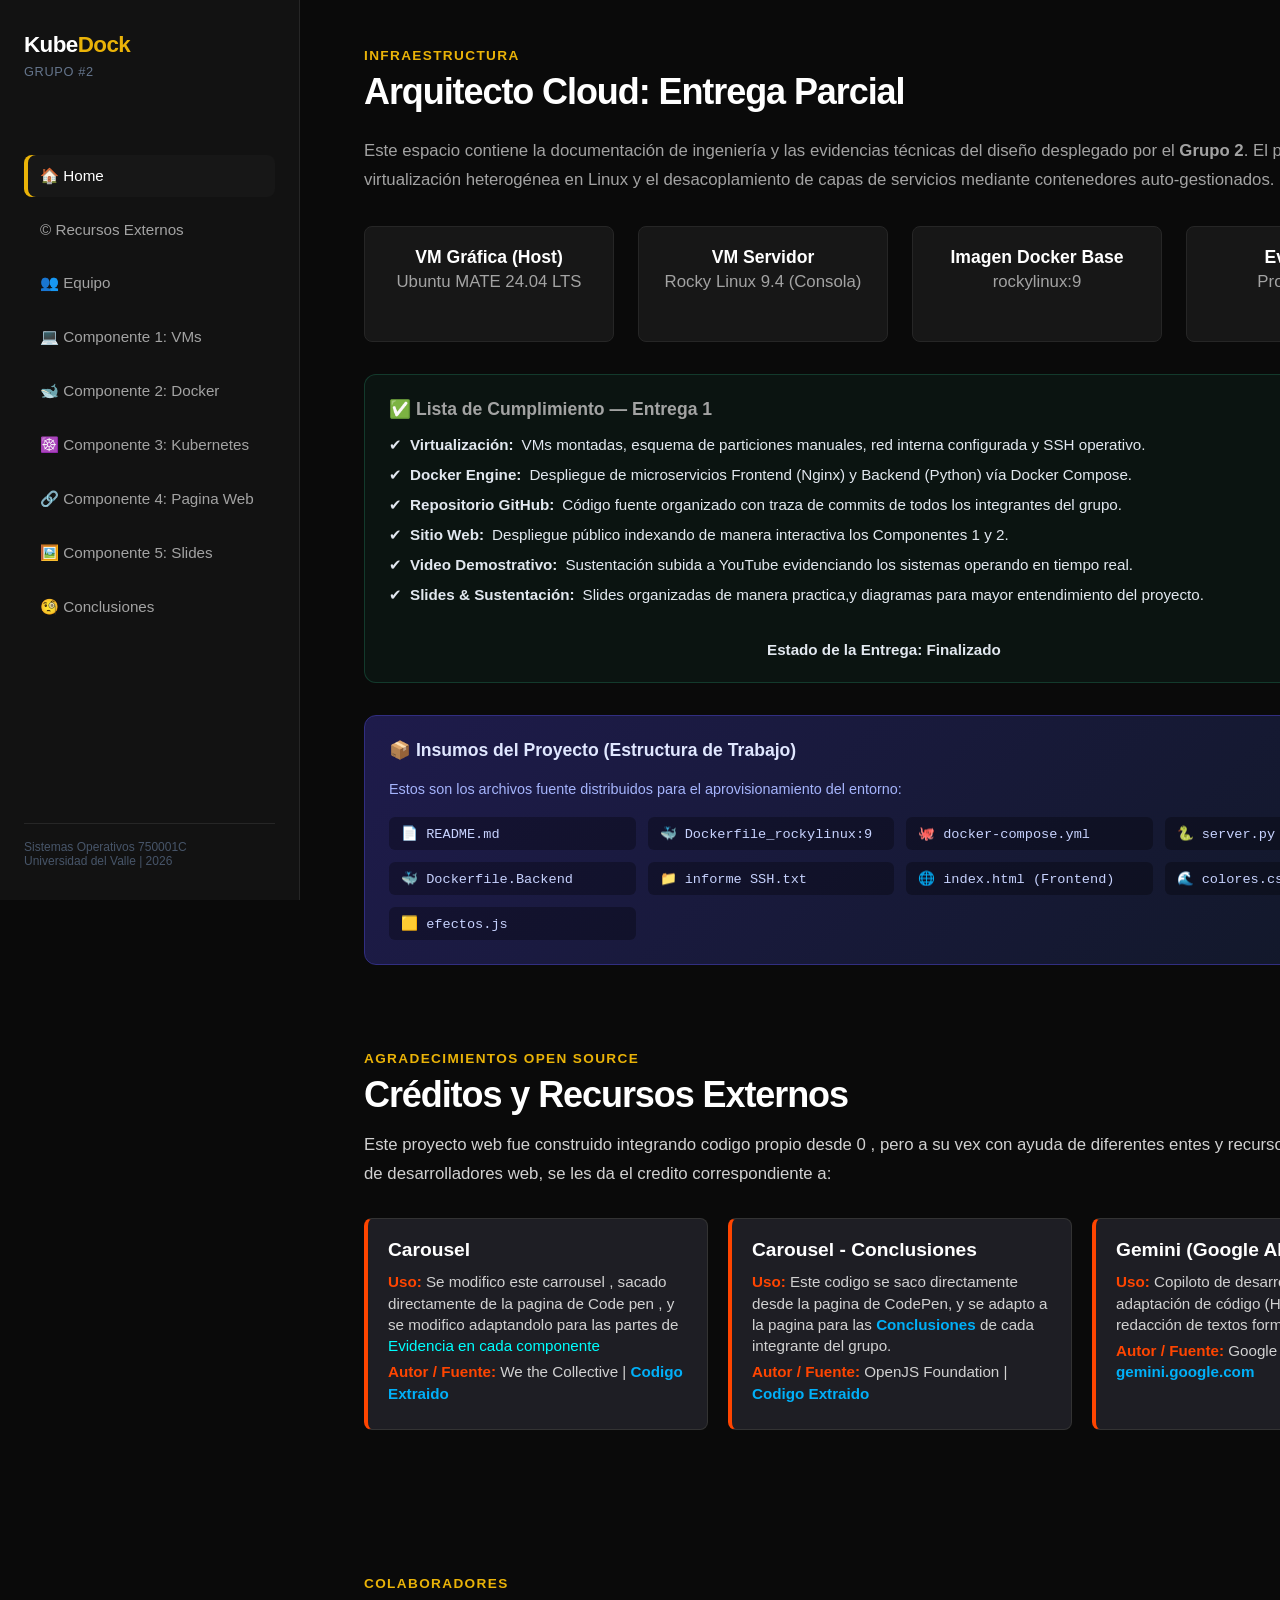
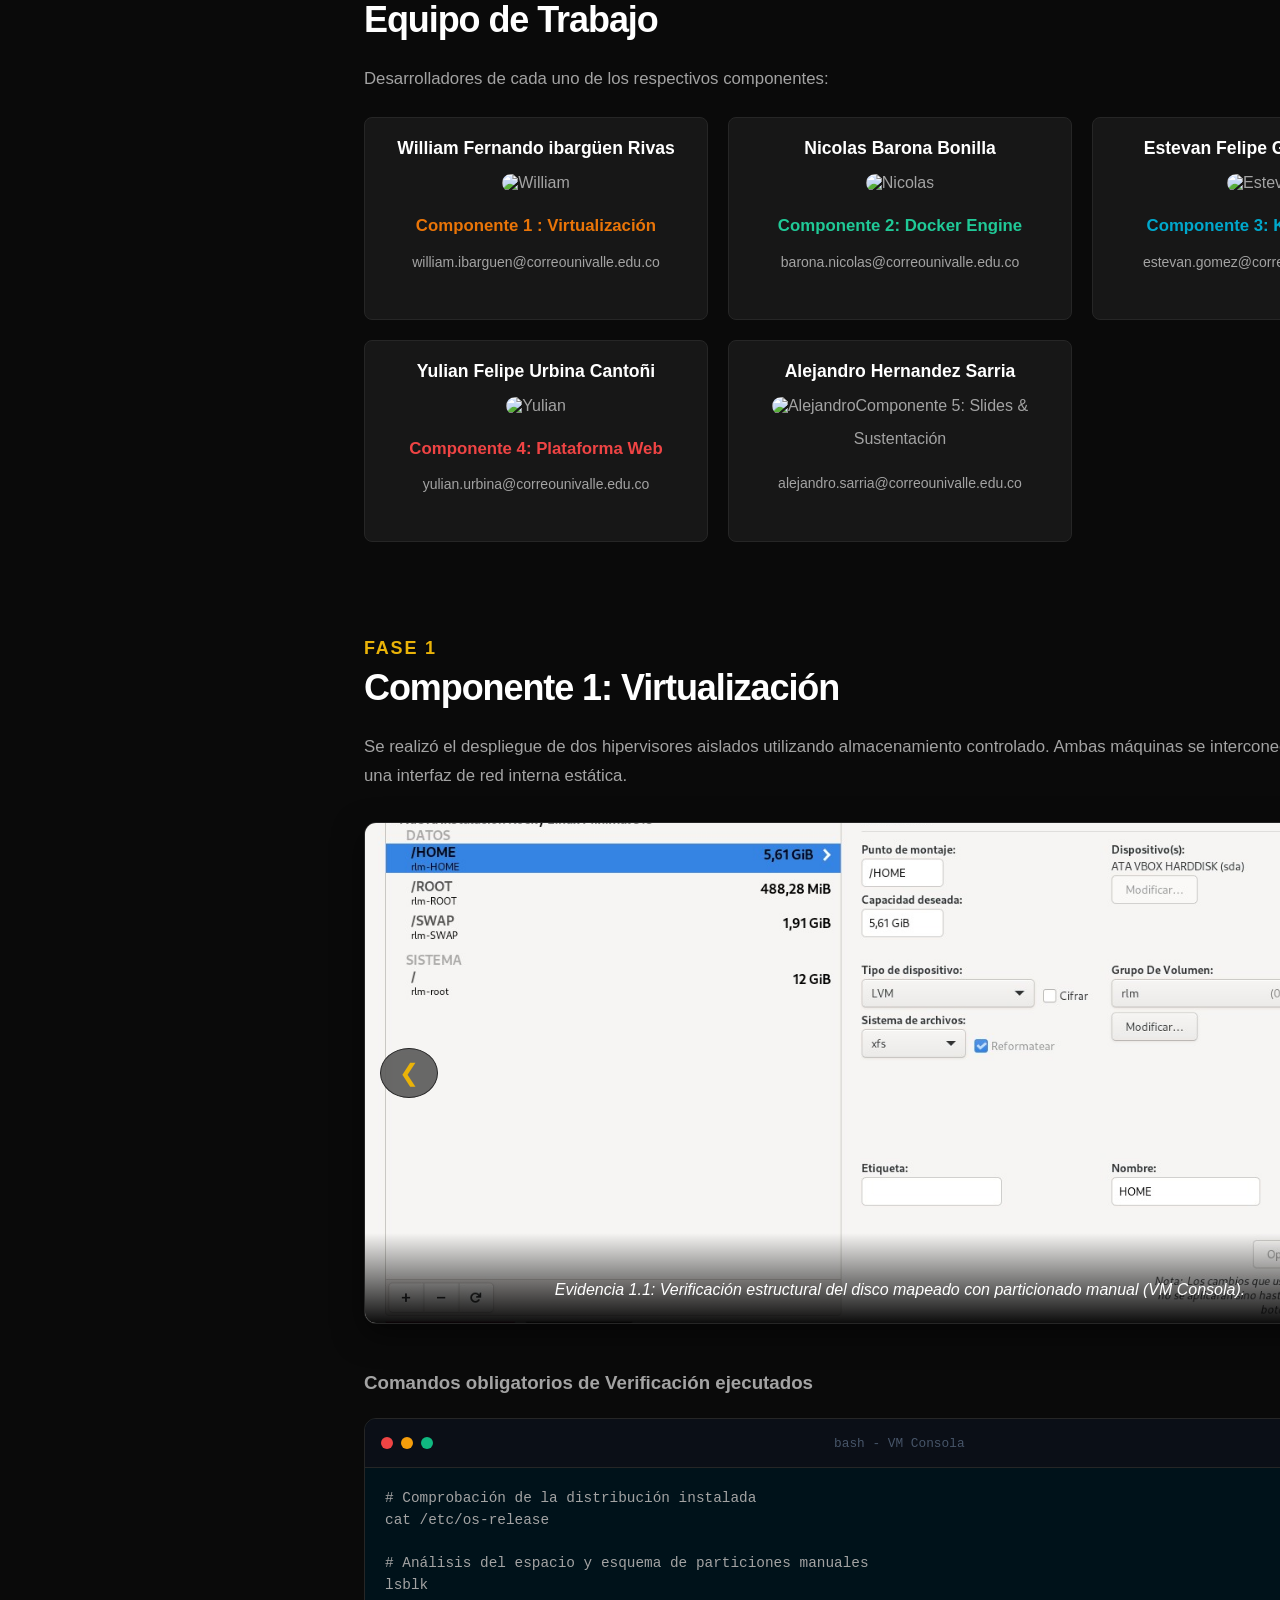
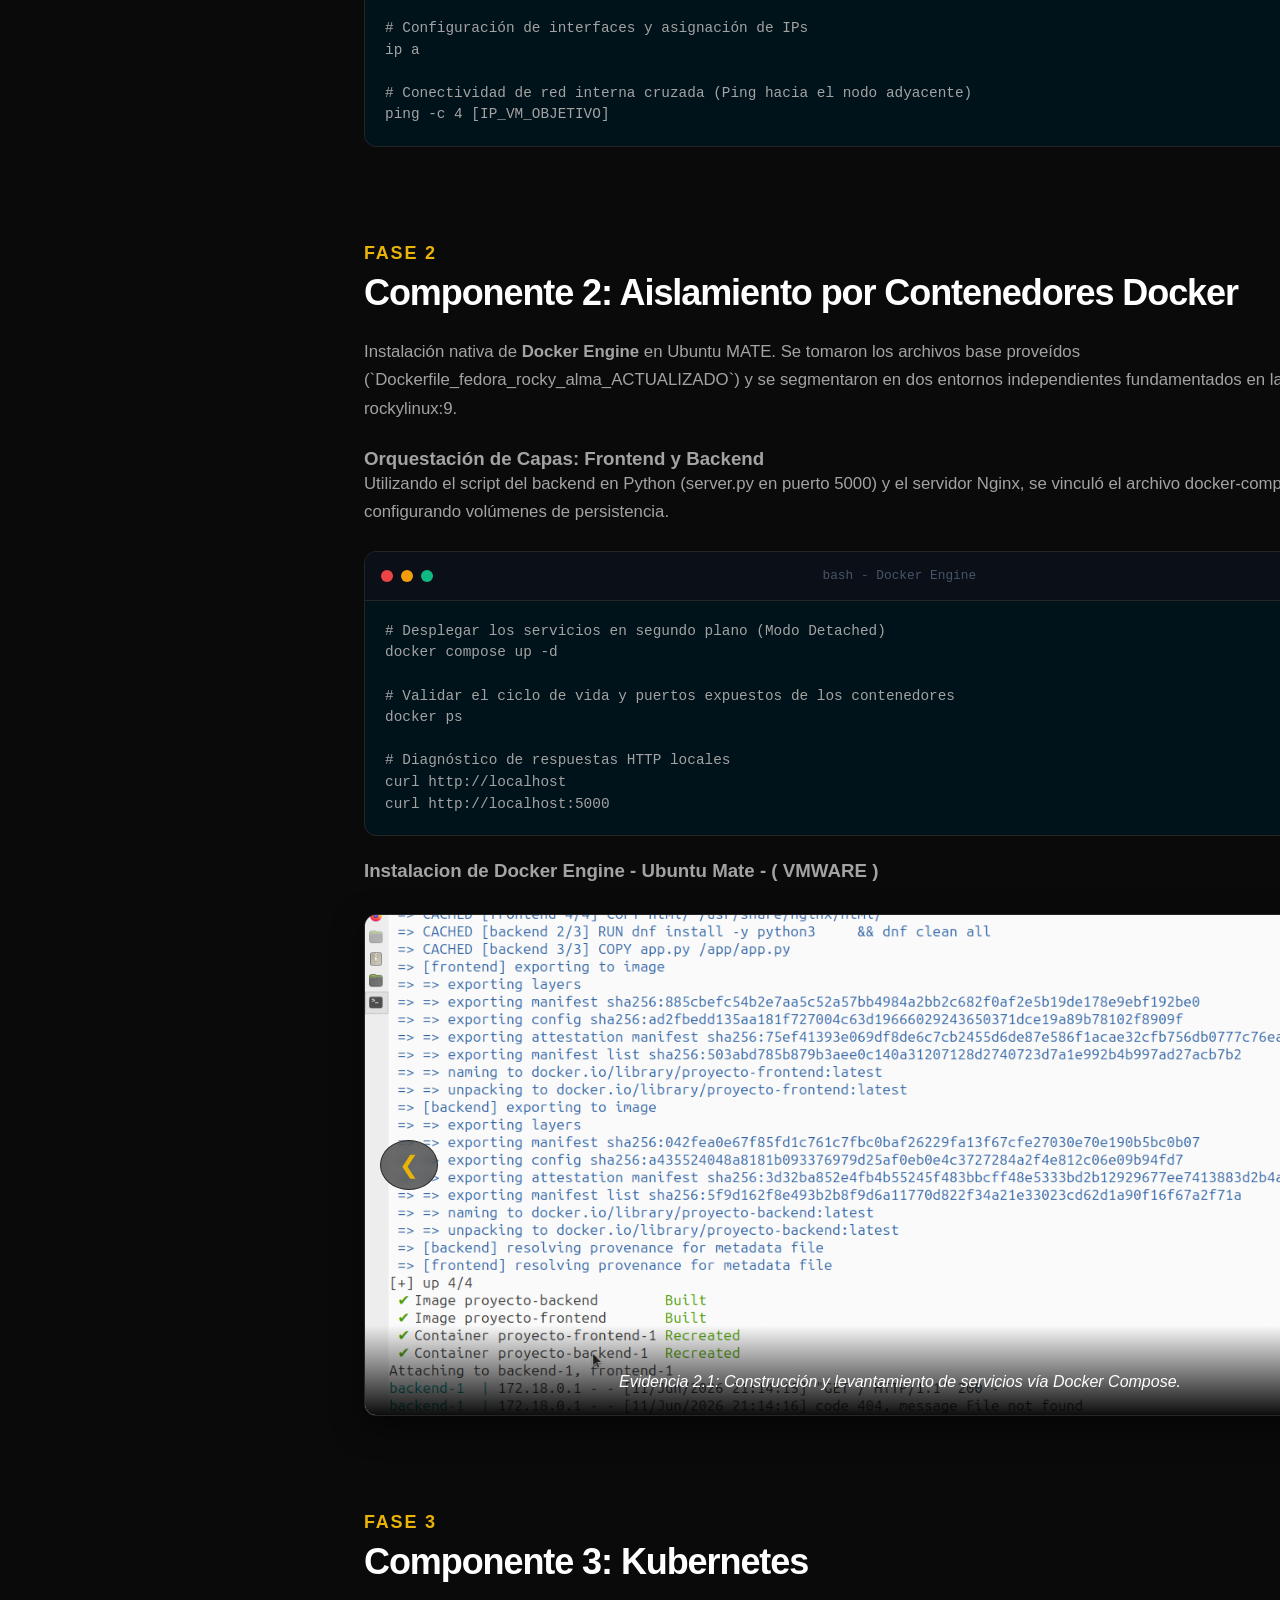
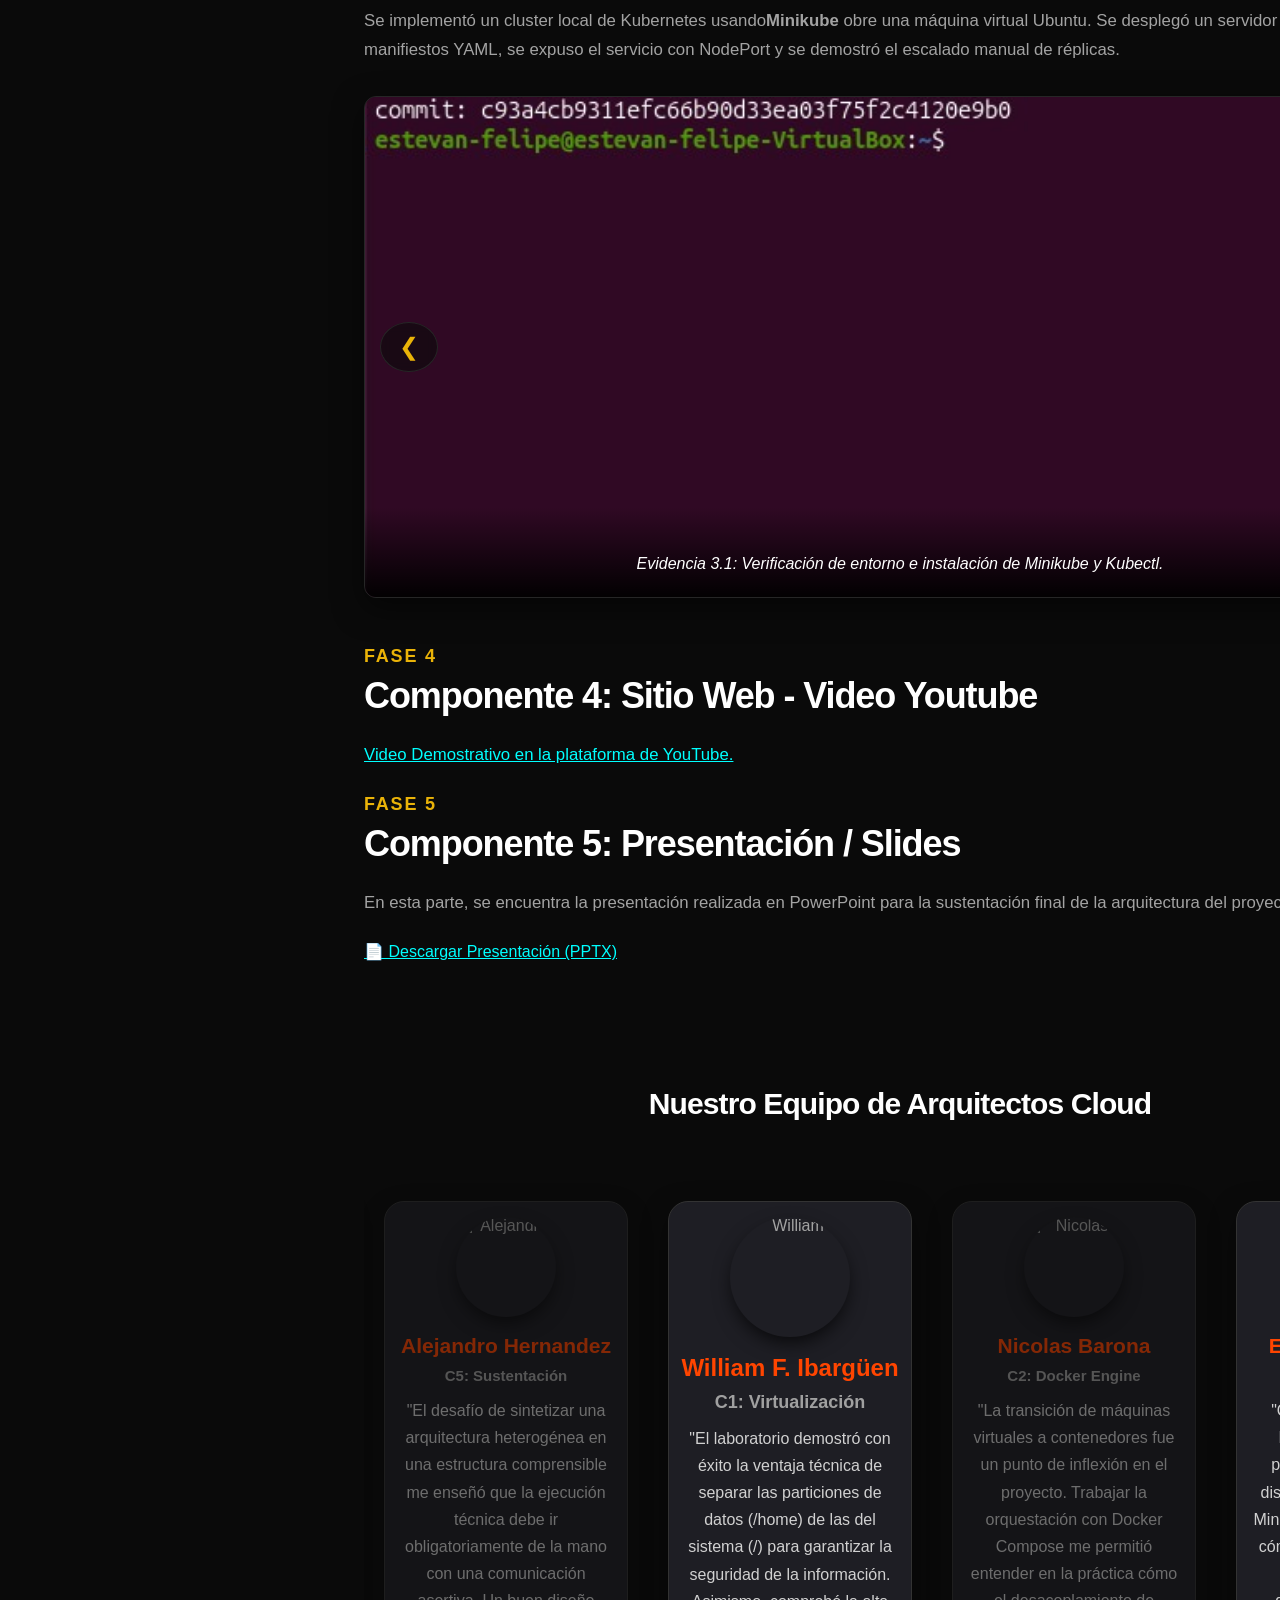
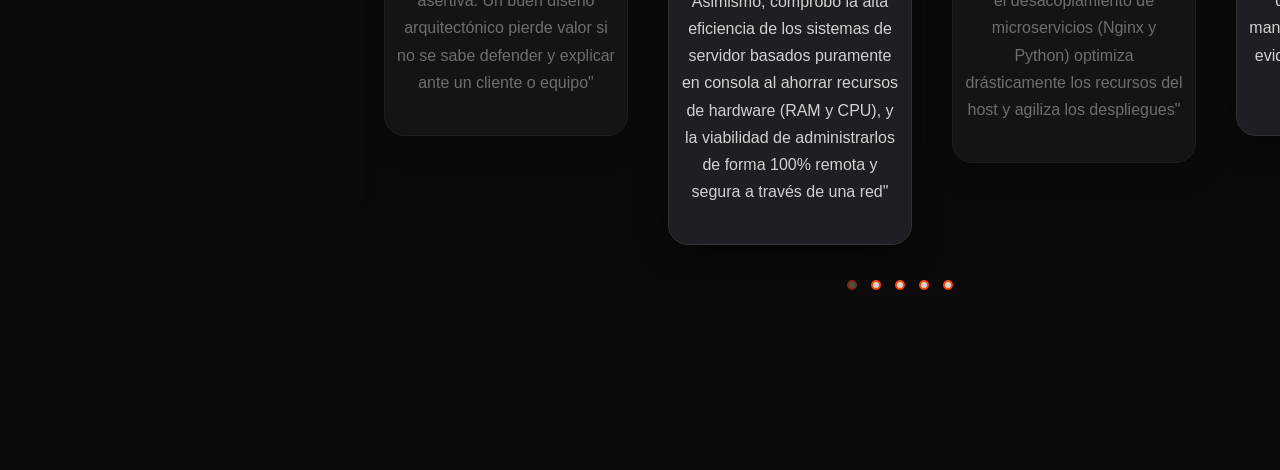
==== index.html @ e38e459b "Update index.html" ====
<!DOCTYPE html>
<html lang="es">
<head>
    <meta charset="UTF-8">
    <meta name="viewport" content="width=device-width, initial-scale=1.0">
    <title>Grupo 2 - Documentación de Infraestructura Cloud</title>
    <link rel="stylesheet" href="colores.css">
    
    <link rel="stylesheet" href="https://cdnjs.cloudflare.com/ajax/libs/OwlCarousel2/2.3.4/assets/owl.carousel.min.css">
<link rel="stylesheet" href="https://cdnjs.cloudflare.com/ajax/libs/OwlCarousel2/2.3.4/assets/owl.theme.default.min.css">
<script src="https://cdnjs.cloudflare.com/ajax/libs/jquery/3.6.0/jquery.min.js"></script>
<script src="https://cdnjs.cloudflare.com/ajax/libs/OwlCarousel2/2.3.4/owl.carousel.min.js"></script>
</head>
<body>
    <aside>
        <div class="brand">
            <h1>Kube<span>Dock</span></h1>
            <p>Grupo #2</p>
        </div>
        
        <ul class="nav-links">
            <li><a href="#home" class="active">🏠 Home</a></li>
            <li><a href="#creditos">©️ Recursos Externos</a></li>
            <li><a href="#equipo">👥 Equipo</a></li>
            <li><a href="#comp1">💻 Componente 1: VMs</a></li>
            <li><a href="#comp2">🐋 Componente 2: Docker</a></li>
            <li><a href="#comp3">☸️ Componente 3: Kubernetes</a></li>
            <li><a href="#comp4">🔗 Componente 4: Pagina Web</a></li>
            <li><a href="#comp5">🖼️ Componente 5: Slides</a></li>
            <li><a href="#conclusiones">🧐 Conclusiones</a></li>
            
        </ul> 

        <div class="nav-footer">
            Sistemas Operativos 750001C<br>Universidad del Valle | 2026
        </div>
    </aside>

    <main>
        
       <section id="home">
            <span class="section-tag">Infraestructura</span>
            <h2>Arquitecto Cloud: Entrega Parcial</h2>
            <p>Este espacio contiene la documentación de ingeniería y las evidencias técnicas del diseño desplegado por el <strong>Grupo 2</strong>. El proyecto integra virtualización heterogénea en Linux y el desacoplamiento de capas de servicios mediante contenedores auto-gestionados.</p>

            <div class="ladearriba">
                <div class="card">
                    <h3>VM Gráfica (Host)</h3>
                    <p>Ubuntu MATE 24.04 LTS</p>
                </div>
                <div class="card">
                    <h3>VM Servidor</h3>
                    <p>Rocky Linux 9.4 (Consola)</p>
                </div>
                <div class="card">
                    <h3>Imagen Docker Base</h3>
                    <p>rockylinux:9</p>
                </div>
                <div class="card">
                    <h3>Evaluación</h3>
                    <p>Proyecto Final</p>
                </div>
            </div>

            <div style="background-color: rgba(52, 211, 153, 0.05); border: 1px solid rgba(52, 211, 153, 0.2); border-radius: 0.75rem; padding: 1.5rem; margin: 2rem 0;">
                <h3 style="color: var(--accent-green); margin-top: 0; font-size: 1.1rem; display: flex; align-items: center; gap: 0.5rem;">
                    ✅ Lista de Cumplimiento — Entrega 1
                </h3>
                <ul style="list-style: none; margin-top: 1rem; display: grid; gap: 0.75rem; font-size: 0.95rem;">
                    
                    <li style="display: flex; align-items: center; gap: 0.5rem; color: #e2e8f0;">
                        <span style="color: var(--accent-green);">✔</span> <strong>Virtualización:</strong> VMs montadas, esquema de particiones manuales, red interna configurada y SSH operativo.
                    </li>

                    <li style="display: flex; align-items: center; gap: 0.5rem; color: #e2e8f0;">
                        <span style="color: var(--accent-green);">✔</span> <strong>Docker Engine:</strong> Despliegue de microservicios Frontend (Nginx) y Backend (Python) vía Docker Compose.
                    </li>

                    <li style="display: flex; align-items: center; gap: 0.5rem; color: #e2e8f0;">
                        <span style="color: var(--accent-green);">✔</span> <strong>Repositorio GitHub:</strong> Código fuente organizado con traza de commits de todos los integrantes del grupo.
                    </li>

                    <li style="display: flex; align-items: center; gap: 0.5rem; color: #e2e8f0;">
                        <span style="color: var(--accent-green);">✔</span> <strong>Sitio Web:</strong> Despliegue público indexando de manera interactiva los Componentes 1 y 2.
                    </li>

                    <li style="display: flex; align-items: center; gap: 0.5rem; color: #e2e8f0;">
                        <span style="color: var(--accent-green);">✔</span> <strong>Video Demostrativo:</strong> Sustentación subida a YouTube evidenciando los sistemas operando en tiempo real.
                    </li>

                     <li style="display: flex; align-items: center; gap: 0.5rem; color: #e2e8f0;">
                        <span style="color: var(--accent-green);">✔</span> <strong>Slides & Sustentación:</strong> Slides organizadas de manera practica,y diagramas para mayor entendimiento del proyecto.
                    </li>

                      <li style="display: flex; align-items: center; gap: 0.5rem; color: #e2e8f0;">
                        <span style="color: var(--accent-green);"></span> <strong style="padding-left: 370px;margin-top: 25px;">  Estado de la Entrega: Finalizado</strong> 
                    </li>

                  
                </ul>
            </div>

            <div class="files-box">
                <h3>📦 Insumos del Proyecto (Estructura de Trabajo)</h3>
                <p style="font-size: 0.9rem; margin-bottom: 1rem; color: #a5b4fc;">Estos son los archivos fuente distribuidos para el aprovisionamiento del entorno:</p>
                <ul class="file-list">
                    <li class="file-item">📄 README.md</li>
                    <li class="file-item">🐳 Dockerfile_rockylinux:9</li>
                    <li class="file-item">🐙 docker-compose.yml</li>
                    <li class="file-item">🐍 server.py (Backend)</li>
                    <li class="file-item">🐳 Dockerfile.Backend </li>
                    <li class="file-item">📁 informe SSH.txt </li>
                    <li class="file-item">🌐 index.html (Frontend)</li>
                    <li class="file-item">🌊 colores.css (styles)</li>
                    <li class="file-item">🟨 efectos.js </li>
                   

                </ul>
            </div>
        </section>

<section id="creditos" class="creditos-section">
    <span class="section-tag">Agradecimientos Open Source</span>
    <h2>Créditos y Recursos Externos</h2>
    <p>Este proyecto web fue construido integrando codigo propio desde 0 , pero a su vex con ayuda de diferentes entes y recursos de la comunidad de desarrolladores web, se les da el credito correspondiente a:</p>

    <div class="creditos-grid">
        <div class="credito-card">
            <h4> Carousel </h4>
            <p><strong>Uso:</strong> Se modifico este carrousel , sacado directamente de la pagina de Code pen , y se modifico adaptandolo para las partes de <span style="color: aqua;">Evidencia en cada componente </span></p>
            <p><strong>Autor / Fuente:</strong> We the Collective | <a href="https://codepen.io/team/wtc/pen/raWNYzx" target="_blank">Codigo Extraido </a></p>
        </div>

        <div class="credito-card">
            <h4>Carousel - Conclusiones</h4>
            <p><strong>Uso:</strong> Este codigo se saco directamente desde la pagina de CodePen, y se adapto a la pagina para las <a href="#conclusiones">Conclusiones </a>de cada integrante del grupo.</p>
            <p><strong>Autor / Fuente:</strong> OpenJS Foundation | <a href="https://codepen.io/shweba-sheikh/pen/JjxKbyx" target="_blank">Codigo Extraido</a></p>
        </div>

        <div class="credito-card">
            <h4>Gemini (Google AI)</h4>
            <p><strong>Uso:</strong> Copiloto de desarrollo para la adaptación de código (HTML/CSS/JS), redacción de textos formales y Errores.</p>
            <p><strong>Autor / Fuente:</strong> Google | <a href="https://gemini.google.com/" target="_blank">gemini.google.com</a></p>
        </div>
    </div>
</section>

        <section id="equipo">
            <span class="section-tag">Colaboradores</span>
            <h2>Equipo de Trabajo</h2>
            <p>Desarrolladores de cada uno de los respectivos componentes:</p>
            
           <div class="grid-container">
        <div class="card">
            <h3>William Fernando ibargüen Rivas</h3>
            <img class="imgtodos" src="/imagenes/william.jpeg" alt="William">
            <p class="role" style="color: var(--text-W);">Componente 1 : Virtualización</p>
            <p class="correo">william.ibarguen@correounivalle.edu.co</p>
        </div>

        <div class="card">
            <h3>Nicolas Barona Bonilla</h3>
            <img class="imgtodos" src="./imagenes/nicolashd.png" alt="Nicolas">
            <p class="role" style="color: var(--accent-N);">Componente 2: Docker Engine</p>
            <p class="correo">barona.nicolas@correounivalle.edu.co</p>
        </div>

        <div class="card">
            <h3>Estevan Felipe Gómez Ojeda</h3>
            <img class="imgtodos" src="./imagenes/estevan.png" alt="Estevan">
            <p class="role" style="color: var(--accent-E);">Componente 3: K8s Minikube</p>
            <p class="correo">estevan.gomez@correounivalle.edu.co</p>
        </div>

        <div class="card">
            <h3>Yulian Felipe Urbina Cantoñi</h3>
            <img class="imgtodos" src="./imagenes/yulian.jpg" alt="Yulian" 
            style="width: 250px;
            height: 333px;
            object-fit: cover;
            object-position: center top;">
            <p class="role" style="color: var(--accent-Y);">Componente 4: Plataforma Web</p>
            <p class="correo">yulian.urbina@correounivalle.edu.co</p>
        </div>

        <div class="card">
            <h3>Alejandro Hernandez Sarria</h3>
            <img class="imgtodos" src="./imagenes/alejohd.png" alt="Alejandro"style="
            width: 250px;
            height: 333px;
            object-fit: cover;
            object-position: center top;>
            <p class="role" style="color: var(--accent-A);">Componente 5: Slides & Sustentación</p>
            <p class="correo">alejandro.sarria@correounivalle.edu.co</p>
        </div>
    </div>
        </section>
       <section id="comp1">
    <span class="section-tag" style="font-size: 18px;">Fase 1</span>
    <h2>Componente 1: Virtualización</h2>
    <p>Se realizó el despliegue de dos hipervisores aislados utilizando almacenamiento controlado. Ambas máquinas se interconectaron por medio de una interfaz de red interna estática.</p>

    <div class="carousel-container">
        <div class="carousel-inner" id="carouselInner">
            
            <div class="carousel-slide">
              <img src="./Capturas de pantalla/w-s/1.jpeg" alt="Particionamiento Manual" onclick="openCarouselZoom(this)">
                
                <div class="carousel-caption">Evidencia 1.1: Verificación estructural del disco mapeado con particionado manual (VM Consola).</div>
            </div>
            
            <div class="carousel-slide">
                <img src="./Capturas de pantalla/w-grafica/mate.jpeg" alt="Particionamiento Ubuntu MATE" onclick="openCarouselZoom(this)">
                <div class="carousel-caption">Evidencia 1.2: Particionamiento local de la máquina gráfica (Ubuntu MATE).</div>
            </div>
            
            <div class="carousel-slide">
                <img src="./Capturas de pantalla/w-s/2.jpeg" alt="Verificación Particiones"  onclick="openCarouselZoom(this)">
                <div class="carousel-caption">Evidencia 1.3: Verificación de Particiones Activas en Producción.</div>
            </div>
            
            <div class="carousel-slide">
                <img src="./Capturas de pantalla/w-s/4.jpeg" alt="Configuración Firewall"  onclick="openCarouselZoom(this)">
                <div class="carousel-caption">Evidencia 1.4: Configuración de Firewall para Servicio SSH.</div>
            </div>
            
            <div class="carousel-slide">
                <img src="./Capturas de pantalla/w-s/5.jpeg" alt="Red Interna"  onclick="openCarouselZoom(this)">
                <div class="carousel-caption">Evidencia 1.5: Configuración y Verificación de Red Interna.</div>
            </div>
            
            <div class="carousel-slide">
                <img src="./Capturas de pantalla/w-grafica/10.jpeg" alt="Conexión SSH"  onclick="openCarouselZoom(this)">
                <div class="carousel-caption">Evidencia 1.6: Túnel seguro SSH activo y autenticado en puerto 22.</div>
            </div>

        </div>
        
<button class="carousel-btn prev" onclick="moveSlide(this, -1)">&#10094;</button>
<button class="carousel-btn next" onclick="moveSlide(this, 1)">&#10095;</button>
    </div>

    <h3>Comandos obligatorios de Verificación ejecutados</h3>
    <div class="terminal-window">
        <div class="terminal-header">
            <div class="terminal-dots"><div class="dot dot-1"></div><div class="dot dot-2"></div><div class="dot dot-3"></div></div>
            <span class="terminal-title">bash - VM Consola</span>
            <button class="copy-btn" onclick="copyText('cmd-vms')">Copiar</button>
        </div>
        <div class="terminal-body">
            <pre id="cmd-vms"># Comprobación de la distribución instalada
cat /etc/os-release

# Análisis del espacio y esquema de particiones manuales
lsblk

# Configuración de interfaces y asignación de IPs
ip a

# Conectividad de red interna cruzada (Ping hacia el nodo adyacente)
ping -c 4 [IP_VM_OBJETIVO]</pre>
        </div>
    </div>
</section>
        <section id="comp2">
            <span class="section-tag" style="font-size: 18px;">Fase 2</span>
            <h2>Componente 2: Aislamiento por Contenedores Docker</h2>
            <p>Instalación nativa de <strong>Docker Engine</strong> en Ubuntu MATE. Se tomaron los archivos base proveídos (`Dockerfile_fedora_rocky_alma_ACTUALIZADO`) y se segmentaron en dos entornos independientes fundamentados en la imagen <code>rockylinux:9</code>.</p>

            <h3>Orquestación de Capas: Frontend y Backend</h3>
            <p>Utilizando el script del backend en Python (<code>server.py</code> en puerto 5000) y el servidor Nginx, se vinculó el archivo <code>docker-compose.yml</code> configurando volúmenes de persistencia.</p>

            <div class="terminal-window">
                <div class="terminal-header">
                    <div class="terminal-dots"><div class="dot dot-1"></div><div class="dot dot-2"></div><div class="dot dot-3"></div></div>
                    <span class="terminal-title">bash - Docker Engine</span>
                    <button class="copy-btn" onclick="copyText('cmd-docker')">Copiar</button>
                </div>
                <div class="terminal-body">
                    <pre id="cmd-docker"># Desplegar los servicios en segundo plano (Modo Detached)
docker compose up -d

# Validar el ciclo de vida y puertos expuestos de los contenedores
docker ps

# Diagnóstico de respuestas HTTP locales
curl http://localhost
curl http://localhost:5000</pre>
                </div>
            </div>

            <h3>Instalacion de Docker Engine - Ubuntu Mate - ( VMWARE ) </h3>
            <div class="carousel-container" data-slide="0">
    <div class="carousel-inner">
        
        <div class="carousel-slide">
            <img src="./Capturas de pantalla/build.png" alt="Título Imagen 1" onclick="openCarouselZoom(this)">
            <div class="carousel-caption">Evidencia 2.1: Construcción y levantamiento de servicios vía Docker Compose.</div>
        </div>
        
        <div class="carousel-slide">
            <img src="./Capturas de pantalla/backend.png" alt="Título Imagen 2" onclick="openCarouselZoom(this)">
            <div class="carousel-caption">Evidencia 2.2: Despliegue exitoso del microservicio Backend (Python en puerto 5000)</div>
        </div>

        <div class="carousel-slide">
            <img src="./Capturas de pantalla/frontend.png" alt="Título Imagen 3" onclick="openCarouselZoom(this)">
            <div class="carousel-caption">Evidencia 2.3: Accesibilidad y ruteo del microservicio Frontend (Nginx en puerto 8080)</div>
        </div>
        </div>
    
    <button class="carousel-btn prev" onclick="moveSlide(this, -1)">&#10094;</button>
    <button class="carousel-btn next" onclick="moveSlide(this, 1)">&#10095;</button>
</div>

        </section>
        
        <section id="comp3">
            <span class="section-tag" style="font-size: 18px;">Fase 3</span>
            <h2>Componente 3: Kubernetes</h2>
            <p>Se implementó un cluster local de Kubernetes 
                usando<strong>Minikube</strong> obre una máquina virtual Ubuntu. 
                Se desplegó un servidor web Nginx mediante manifiestos YAML,  se expuso el servicio con NodePort y 
            se demostró el escalado manual de réplicas.</p>

           <div class="carousel-container" data-slide="0">
    <div class="carousel-inner">
        
        <div class="carousel-slide">
            <img src="./Capturas de pantalla/minikube version.jpeg" alt="Versiones Minikube" onclick="openCarouselZoom(this)">
            <div class="carousel-caption">Evidencia 3.1: Verificación de entorno e instalación de Minikube y Kubectl.</div>
        </div>
        
        <div class="carousel-slide">
            <img src="./Capturas de pantalla/kubectl.jpeg" alt="Despliegue YAML" onclick="openCarouselZoom(this)">
            <div class="carousel-caption">Evidencia 3.2: Despliegue de manifiestos YAML y verificación de las 2 réplicas iniciales.</div>
        </div>

        <div class="carousel-slide">
            <img src="./Capturas de pantalla/nginx.jpeg" alt="Nginx Browser" onclick="openCarouselZoom(this)">
            <div class="carousel-caption">Evidencia 3.3: Acceso web exitoso al servicio Nginx expuesto por NodePort.</div>
        </div>

        <div class="carousel-slide">
            <img src="./Capturas de pantalla/kubectl.jpeg" alt="Scale Replicas" onclick="openCarouselZoom(this)">
            <div class="carousel-caption">Evidencia 3.4: Escalado horizontal dinámico de 2 a 3 réplicas sin tiempo de inactividad.</div>
        </div>

    </div>
    
    <button class="carousel-btn prev" onclick="moveSlide(this, -1)">&#10094;</button>
    <button class="carousel-btn next" onclick="moveSlide(this, 1)">&#10095;</button>
</div>

 <section id="comp4">
            <span class="section-tag" style="font-size: 18px;">Fase 4</span>
            <h2>Componente 4: Sitio Web - Video Youtube</h2>
            <a href="https://youtu.be/jRbws429uF0" style="color: aqua; " target="_blank " ><p>Video Demostrativo en la plataforma de YouTube.</p></a>
</div>

 <section id="comp5">
    <span class="section-tag" style="font-size: 18px;">Fase 5</span>
    <h2>Componente 5: Presentación / Slides</h2>
    <p>En esta parte, se encuentra la presentación realizada en PowerPoint para la sustentación final de la arquitectura del proyecto.</p>
    
    <div style="margin-top: 25px;">
        <a style="color: aqua;" href="ruta/a/tu/archivo.pptx" download="Presentacion_KubeDock_Grupo2.pptx" class="btn-descarga">
            📄 Descargar Presentación (PPTX)
        </a>
    </div>
</section>

<section id="conclusiones" class="gtco-testimonials">
  <h2>Nuestro Equipo de Arquitectos Cloud</h2>
  <div class="owl-carousel owl-carousel1 owl-theme">
    
    <div>
      <div class="card text-center"><img class="card-img-top" src="./imagenes/william.jpeg" alt="William">
        <div class="card-body">
          <h5>William F. Ibargüen<br />
            <span> C1: Virtualización </span>
          </h5>
          <p class="card-text">"El laboratorio demostró con éxito la ventaja técnica de separar las particiones de datos (/home) de las del sistema (/) para garantizar la seguridad de la información. Asimismo, comprobó la alta eficiencia de los sistemas de servidor basados puramente en consola al ahorrar recursos de hardware (RAM y CPU), y
 la viabilidad de administrarlos de 
 forma 100% remota y segura a través de una red"</p>
        </div>
      </div>
    </div>

    <div>
      <div class="card text-center"><img class="card-img-top" src="./imagenes/nicolashd.png" alt="Nicolas">
        <div class="card-body">
          <h5>Nicolas Barona<br />
            <span> C2: Docker Engine </span>
          </h5>
          <p class="card-text">"La transición de máquinas virtuales a contenedores fue un punto de inflexión en el proyecto. Trabajar la orquestación con Docker Compose me permitió entender en la práctica cómo el desacoplamiento de microservicios (Nginx y Python) 
            optimiza drásticamente los recursos del host y agiliza los despliegues"</p>
        </div>
      </div>
    </div>

    <div>
      <div class="card text-center"><img class="card-img-top" src="./imagenes/estevan.png" alt="Estevan">
        <div class="card-body">
          <h5>Estevan F. Gómez<br />
            <span> C3: K8s Minikube </span>
          </h5>
          <p class="card-text">"Orquestar servicios con Kubernetes cambió mi perspectiva sobre la alta disponibilidad. Implementar Minikube y ver en tiempo real cómo el clúster es capaz de escalar réplicas dinámicamente usando 
            manifiestos declarativos YAML evidencia el verdadero poder del Cloud Computing"</p>
        </div>
      </div>
    </div>

    <div>
      <div class="card text-center"><img class="card-img-top" src="./imagenes/yulian.jpg" alt="Yulian">
        <div class="card-body">
          <h5>Yulian F. Urbina<br />
            <span> C4: Plataforma Web </span>
          </h5>
          <p class="card-text">"Desarrollar esta plataforma web fue 
            el reto definitivo de integración. No solo se 
            trató de estructurar el código (HTML, CSS y JavaScript) 
            para lograr una interfaz limpia e interactiva, sino de 
            comprender a fondo el trabajo de mis compañeros —desde 
            la virtualización hasta Kubernetes— para documentarlo y 
            presentarlo de forma coherente."</p>
        </div>
      </div>
    </div>

    <div>
      <div class="card text-center"><img class="card-img-top" src="./imagenes/alejohd.png" alt="Alejandro">
        <div class="card-body">
          <h5>Alejandro Hernandez<br />
            <span> C5: Sustentación </span>
          </h5>
          <p class="card-text">"El desafío de sintetizar una arquitectura heterogénea en una estructura comprensible me enseñó que la ejecución técnica debe ir obligatoriamente de la mano con una comunicación asertiva. Un buen diseño arquitectónico 
            pierde valor si no se sabe defender y explicar ante un cliente o equipo"</p>
        </div>
      </div>
    </div>

  </div>

</section>

    </main>

    <div id="modalContainer" class="zoom-modal" onclick="closeZoom()">
        <span class="close-modal">&times;</span>
        <img id="modalTarget" src="" alt="Zoom">
    </div>
    <script>
          const modal = document.getElementById('modalContainer');
        const modalImg = document.getElementById('modalTarget');

        function zoomImage(container) {
            const srcImg = container.querySelector('img').src;
            modal.style.display = 'flex';
            modalImg.src = srcImg;
        }

        function closeZoom() {
            modal.style.display = 'none';
        }


            /* ================= INICIO JS CARRUSEL EQUIPO ================= */
$(document).ready(function () {
  $(".owl-carousel1").owlCarousel({
    loop: true,
    center: true,
    margin: 0,
    responsiveClass: true,
    nav: false,
    responsive: {
      0: {
        items: 1,
        nav: false
      },
      680: {
        items: 2,
        nav: false,
        loop: false
      },
      1000: {
        items: 3,
        nav: true
      }
    }
  });
});
/* ================= FIN JS CARRUSEL EQUIPO ================= */

        
    </script>
    <script src="efectos.js"></script>
</body>
</html>
---- colores.css ----
:root {
   --bg-main: #0a0a0a;
    --bg-card: #171717;
    --bg-nav: #121212;
    --border-color: #262626;
    --text-title: #ffffff;
    --text-body: #a3a3a3;
    --text-highlight: #eab308;;
    --text-W: #ea7508;
    --accent-N: #20c997;
    --accent-E: #00a8cc;
     --accent-Y: #ef4444;
     --accent-A: #eab308;
     --accent-moraoe:#9b55f7;
     
    --code-bg: #00121a;
}

        .ladearriba {
            display: grid;
            grid-template-columns: repeat(auto-fit, minmax(240px, 1fr));
            gap: 1.5rem;
            margin: 2rem 0;
        }

        * {
            box-sizing: border-box;
            margin: 0;
            padding: 0;
            font-family: 'Segoe UI', -apple-system, BlinkMacSystemFont, Roboto, sans-serif;
        }

        html {
            scroll-behavior: smooth;
        }

        body {
            background-color: var(--bg-main);
            color: var(--text-body);
            display: flex;
            min-height: 100vh;
        }

        /* --- BARRA LATERAL --- */
        aside {
            width: 300px;
            background-color: var(--bg-nav);
            border-right: 1px solid var(--border-color);
            position: fixed;
            top: 0;
            bottom: 0;
            left: 0;
            padding: 2rem 1.5rem;
            display: flex;
            flex-direction: column;
            justify-content: space-between;
            z-index: 10;
        }

        .brand h1 {
            color: var(--text-title);
            font-size: 1.4rem;
            font-weight: 700;
            letter-spacing: -0.025em;
        }

        .brand span {
            color: var(--text-highlight);
        }

        .brand p {
            font-size: 0.8rem;
            color: #64748b;
            margin-top: 0.2rem;
            text-transform: uppercase;
            letter-spacing: 0.05em;
        }

        .nav-links {
            list-style: none;
            margin-top: 3rem;
            flex-grow: 1;
        }

        .nav-links li {
            margin-bottom: 0.75rem;
        }

        .nav-links a {
            color: var(--text-body);
            text-decoration: none;
            display: flex;
            align-items: center;
            padding: 0.75rem 1rem;
            border-radius: 0.5rem;
            font-size: 0.95rem;
            font-weight: 500;
            transition: all 0.2s ease;
        }

        .nav-links a:hover, .nav-links a.active {
            background-color: var(--bg-card);
            color: var(--text-title);
            box-shadow: inset 4px 0 0 var(--text-highlight);
        }

        .nav-footer {
            font-size: 0.75rem;
            color: #475569;
            border-top: 1px solid var(--border-color);
            padding-top: 1rem;
        }

        .conclusiones{
            margin-top: 40px; 
            padding: 20px; 
            background-color: var(--bg-card); 
            border: 1px solid var(--border-color);
             border-radius: 8px;
                }
            /* --- CONTENIDO PRINCIPAL --- */
        main {
            margin-left: 300px;
            padding: 3rem 4rem;
            width: 100%;
            max-width: 1200px;
        }

        section {
            margin-bottom: 6rem;
            scroll-margin-top: 3rem;
        }

        .section-tag {
            color: var(--text-highlight);
            font-size: 0.85rem;
            font-weight: 600;
            text-transform: uppercase;
            letter-spacing: 0.1em;
            margin-bottom: 0.5rem;
            display: block;
        }

        h2 {
            color: var(--text-title);
            font-size: 2.25rem;
            font-weight: 700;
            letter-spacing: -0.03em;
            margin-bottom: 1.5rem;
        }

        p {
            font-size: 1.05rem;
            line-height: 1.7;
            margin-bottom: 1.5rem;
        }

        /* --- imagenes de lo pelaos :) --- */
        .grid-container {
            display: grid;
            grid-template-columns: repeat(auto-fit, minmax(280px, 1fr)); 
            gap: 20px; 
            justify-content: center; 
        }

       
        .card {
            background-color: var(--bg-card);
            border: 1px solid var(--border-color);
            border-radius: 8px;
            padding: 20px;
            text-align: center;
          
        }

        .card h3 {
            color: var(--text-title);
            margin-top: 0;
            font-size: 1.1rem;
        }

    
        .imgtodos {
            height: 294px; 
            width: 250px;  
            object-fit: cover; 
            object-position: center top; 
            border-radius: 12px; 
            margin-bottom: 15px; 
            margin-top: 15px;
        }

        .card p.role {
            font-weight: bold;
            margin: 5px 0;
        }

        .card p.correo {
            color: var(--text-body);
            font-size: 14px;
            margin-top: 10px;
        }

        /* --- CONTENEDOR DE ARCHIVOS DEL PROFESOR --- */
        .files-box {
            background: linear-gradient(135deg, #1e1b4b 0%, #111827 100%);
            border: 1px solid #312e81;
            border-radius: 0.75rem;
            padding: 1.5rem;
            margin: 2rem 0;
        }

        .files-box h3 {
            color: #e0e7ff;
            margin-bottom: 1rem;
            font-size: 1.1rem;
            display: flex;
            align-items: center;
            gap: 0.5rem;
        }

        .file-list {
            list-style: none;
            display: grid;
            grid-template-columns: repeat(auto-fit, minmax(200px, 1fr));
            gap: 0.75rem;
        }

        .file-item {
            background-color: rgba(0, 0, 0, 0.3);
            padding: 0.5rem 0.75rem;
            border-radius: 0.375rem;
            font-family: monospace;
            font-size: 0.85rem;
            color: #c7d2fe;
            border-left: 3px solid var(--accent-purple);
        }

        /* --- TERMINAL DE COMANDOS --- */
        .terminal-window {
            background-color: var(--code-bg);
            border: 1px solid var(--border-color);
            border-radius: 0.75rem;
            margin: 1.5rem 0;
            overflow: hidden;
        }

        .terminal-header {
            background-color: #0b0f17;
            padding: 0.75rem 1rem;
            display: flex;
            align-items: center;
            justify-content: space-between;
            border-bottom: 1px solid var(--border-color);
        }

        .terminal-dots {
            display: flex;
            gap: 0.5rem;
        }

        .dot {
            width: 12px;
            height: 12px;
            border-radius: 50%;
        }
        .dot-1 { background-color: #ef4444; }
        .dot-2 { background-color: #f59e0b; }
        .dot-3 { background-color: #10b981; }

        .terminal-title {
            font-family: monospace;
            font-size: 0.8rem;
            color: #475569;
        }

        .copy-btn {
            background: transparent;
            border: 1px solid #334155;
            color: var(--text-body);
            padding: 0.25rem 0.5rem;
            font-size: 0.75rem;
            border-radius: 0.375rem;
            cursor: pointer;
            transition: all 0.2s;
        }

        .copy-btn:hover {
            background-color: var(--bg-card);
            color: var(--text-title);
        }

        .terminal-body {
            padding: 1.25rem;
            overflow-x: auto;
        }

        .terminal-body pre {
            font-family: 'Fira Code', 'Courier New', monospace;
            font-size: 0.9rem;
            color: var(--accent-green);
            line-height: 1.5;
        }

        /* --- CAPTURAS DE PANTALLA (EVIDENCIAS) --- */
        .evidence-wrapper {
            margin: 2rem 0;
        }

        .screenshot-container {
            background-color: var(--bg-card);
            border: 1px dashed #334155;
            border-radius: 0.75rem;
            padding: 0.75rem;
            cursor: pointer;
            position: relative;
            transition: transform 0.2s ease, border-color 0.2s;
        }

        .screenshot-container:hover {
            transform: translateY(-2px);
            border-color: var(--text-highlight);
        }

        .screenshot-container img {
            width: 100%;
            height: auto;
            border-radius: 0.5rem;
            display: block;
            background-color: var(--bg-main);
        }

        .screenshot-caption {
            font-size: 0.85rem;
            color: #64748b;
            margin-top: 0.75rem;
            text-align: center;
            font-style: italic;
        }

        /* --- MODAL DE ZOOM --- */
        .zoom-modal {
            display: none;
            position: fixed;
            top: 0; left: 0; width: 100%; height: 100%;
            background-color: rgba(3, 7, 18, 0.95);
            z-index: 100;
            justify-content: center;
            align-items: center;
            padding: 2rem;
        }

        .zoom-modal img {
            max-width: 95%;
            max-height: 90%;
            border-radius: 0.5rem;
            box-shadow: 0 25px 50px -12px rgba(0,0,0,0.5);
        }

        .close-modal {
            position: absolute;
            top: 1.5rem; right: 2rem;
            color: #fff; font-size: 2rem; cursor: pointer;
        }

        /* --- RESPONSIVE --- */
        @media (max-width: 1024px) {
            aside { width: 100%; height: auto; position: relative; border-right: none; border-bottom: 1px solid var(--border-color); }
            main { margin-left: 0; padding: 2rem; }
            .nav-links { display: none; }
        }

          .carousel-container {
            position: relative;
            max-width: 100%;
            margin: 2rem 0 3rem 0;
            border-radius: 12px;
            overflow: hidden;
            box-shadow: 0 10px 30px rgba(0,0,0,0.5);
            border: 1px solid var(--border-color);
            background-color: var(--bg-card);
        }
        .carousel-inner {
            display: flex;
            transition: transform 0.5s ease-in-out;
            width: 100%;
        }
        .carousel-slide {
            min-width: 100%;
            position: relative;
        }
        .carousel-slide img {
            width: 100%;
            height: 500px;
            object-fit: cover;
            object-position: center;
            display: block;
            cursor: pointer;
        }
        .carousel-caption {
            position: absolute;
            bottom: 0;
            left: 0;
            right: 0;
            background: linear-gradient(to top, rgba(0,0,0,0.95), transparent);
            color: white;
            padding: 3rem 1.5rem 1.5rem 1.5rem;
            text-align: center;
            font-size: 1rem;
            font-style: italic;
            pointer-events: none;
        }
        .carousel-btn {
            position: absolute;
            top: 50%;
            transform: translateY(-50%);
            background-color: rgba(10, 10, 10, 0.6);
            color: var(--text-highlight);
            border: 1px solid var(--border-color);
            padding: 10px 18px;
            cursor: pointer;
            font-size: 1.5rem;
            border-radius: 50%;
            transition: all 0.3s ease;
            backdrop-filter: blur(5px);
        }
        .carousel-btn:hover {
            background-color: var(--text-highlight);
            color: black;
        }
        .carousel-btn.prev { left: 15px; }
        .carousel-btn.next { right: 15px; }





        /* ================= ESTILOS CARRUSEL EQUIPO (DARK MODE) ================= */
.gtco-testimonials {
  position: relative;
  margin-top: 30px;
  padding: 30px 0;
}
.gtco-testimonials h2 {
  font-size: 30px;
  text-align: center;
  color: #ffffff; /* Título blanco */
  margin-bottom: 50px;
}
.gtco-testimonials .owl-stage-outer {
  padding: 30px 0;
}
.gtco-testimonials .owl-nav {
  display: none;
}
.gtco-testimonials .owl-dots {
  text-align: center;
}
.gtco-testimonials .owl-dots span {
  position: relative;
  height: 10px;
  width: 10px;
  border-radius: 50%;
  display: block;
  background: #1e1e24;
  border: 2px solid #ff4500; /* Borde de acento naranja/rojo */
  margin: 0 5px;
}
.gtco-testimonials .owl-dots .active {
  box-shadow: none;
}
.gtco-testimonials .owl-dots .active span {
  background: #ff4500;
  box-shadow: none;
  height: 12px;
  width: 12px;
  margin-bottom: -1px;
}
.gtco-testimonials .card {
  background: #1e1e24; /* Fondo oscuro para las tarjetas */
  box-shadow: 0 8px 30px -7px rgba(0, 0, 0, 0.7);
  margin: 0 20px;
  padding: 0 10px;
  border-radius: 20px;
  border: 1px solid #333;
}
.gtco-testimonials .card .card-img-top {
  max-width: 100px;
  border-radius: 50%;
  margin: 15px auto 0;
  box-shadow: 0 8px 20px -4px rgba(0, 0, 0, 0.8);
  width: 100px;
  height: 100px;
  object-fit: cover; /* Evita que las fotos se deformen */
}
.gtco-testimonials .card h5 {
  color: #ff4500; /* Nombres en color de acento */
  font-size: 21px;
  line-height: 1.3;
  margin-top: 15px;
}
.gtco-testimonials .card h5 span {
  font-size: 15px;
  color: #a0a0a0; /* Subtítulo en gris claro */
}
.gtco-testimonials .card p {
  font-size: 16px;
  color: #d1d1d1; /* Texto blanco suave */
  padding-bottom: 15px;
  margin-top: 10px;
}
.gtco-testimonials .active {
  opacity: 0.5;
  transition: all 0.3s;
}
.gtco-testimonials .center {
  opacity: 1;
}
.gtco-testimonials .center h5 {
  font-size: 24px;
}
.gtco-testimonials .center h5 span {
  font-size: 18px;
}
.gtco-testimonials .center .card-img-top {
  max-width: 100%;
  height: 120px;
  width: 120px;
}
@media (max-width: 767px) {
  .gtco-testimonials {
    margin-top: 20px;
  }
}



/* ================= ESTILOS SECCIÓN CRÉDITOS ================= */
.creditos-section {
    padding: 50px 0;
    color: #d1d1d1;
    margin-top: -60px;
}

.creditos-section h2 {
    color: #ffffff;
    margin-bottom: 15px;
}

.creditos-grid {
    display: grid;
    grid-template-columns: repeat(auto-fit, minmax(280px, 1fr));
    gap: 20px;
    margin-top: 30px;
}

.credito-card {
    background: #1e1e24; /* Fondo oscuro */
    padding: 20px;
    border-radius: 8px;
    border: 1px solid #333;
    border-left: 4px solid #ff4500; /* Acento naranja/rojo */
    transition: transform 0.3s ease, border-color 0.3s ease;
}

.credito-card:hover {
    transform: translateY(-5px); /* Efecto de saltito al pasar el mouse */
    border-color: #ff4500;
}

.credito-card h4 {
    color: #ffffff;
    margin-bottom: 10px;
    font-size: 1.2rem;
}

.credito-card p {
    margin: 5px 0;
    font-size: 0.95rem;
    line-height: 1.4;
}

.credito-card strong {
    color: #ff4500; /* Resalta las etiquetas */
}

.credito-card a {
    color: #01b0f8; /* Un azul claro para los enlaces que se vea bien en fondo oscuro */
    text-decoration: none;
    font-weight: bold;
}

.credito-card a:hover {
    text-decoration: underline;
}
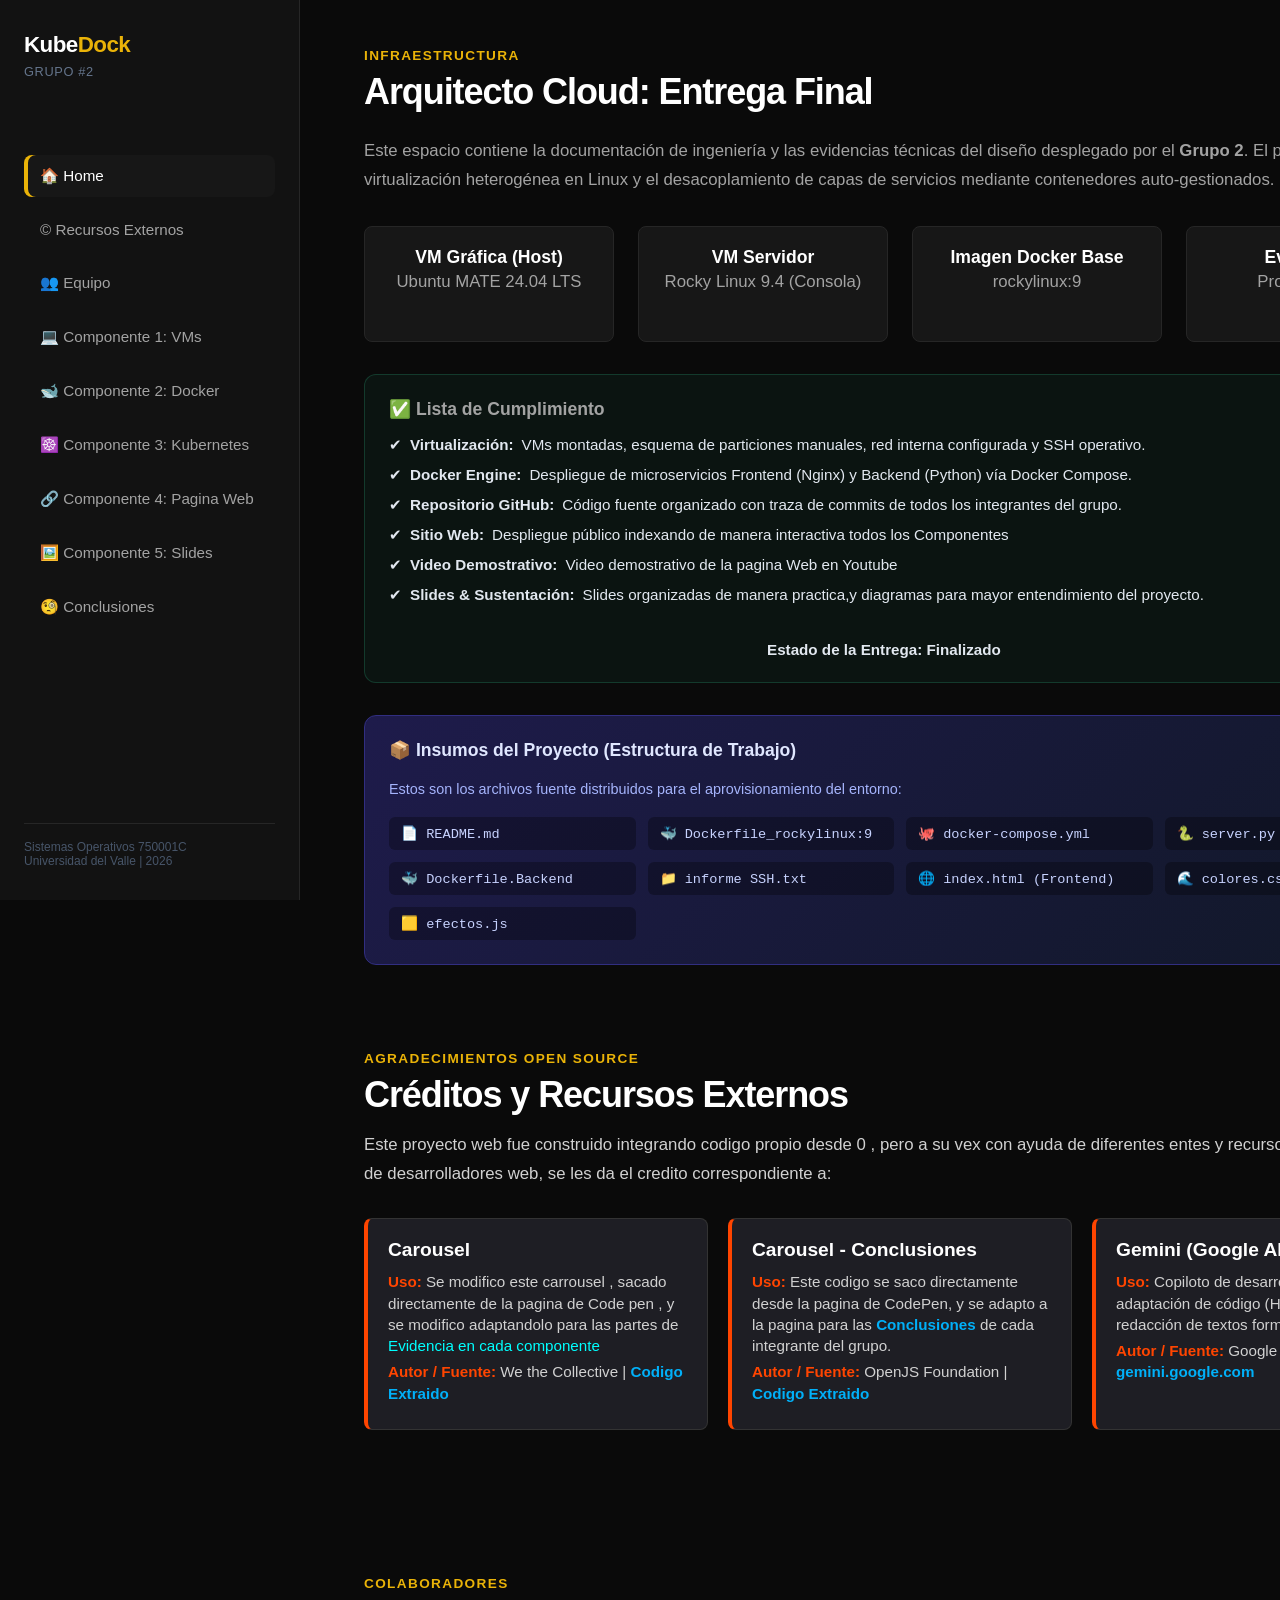
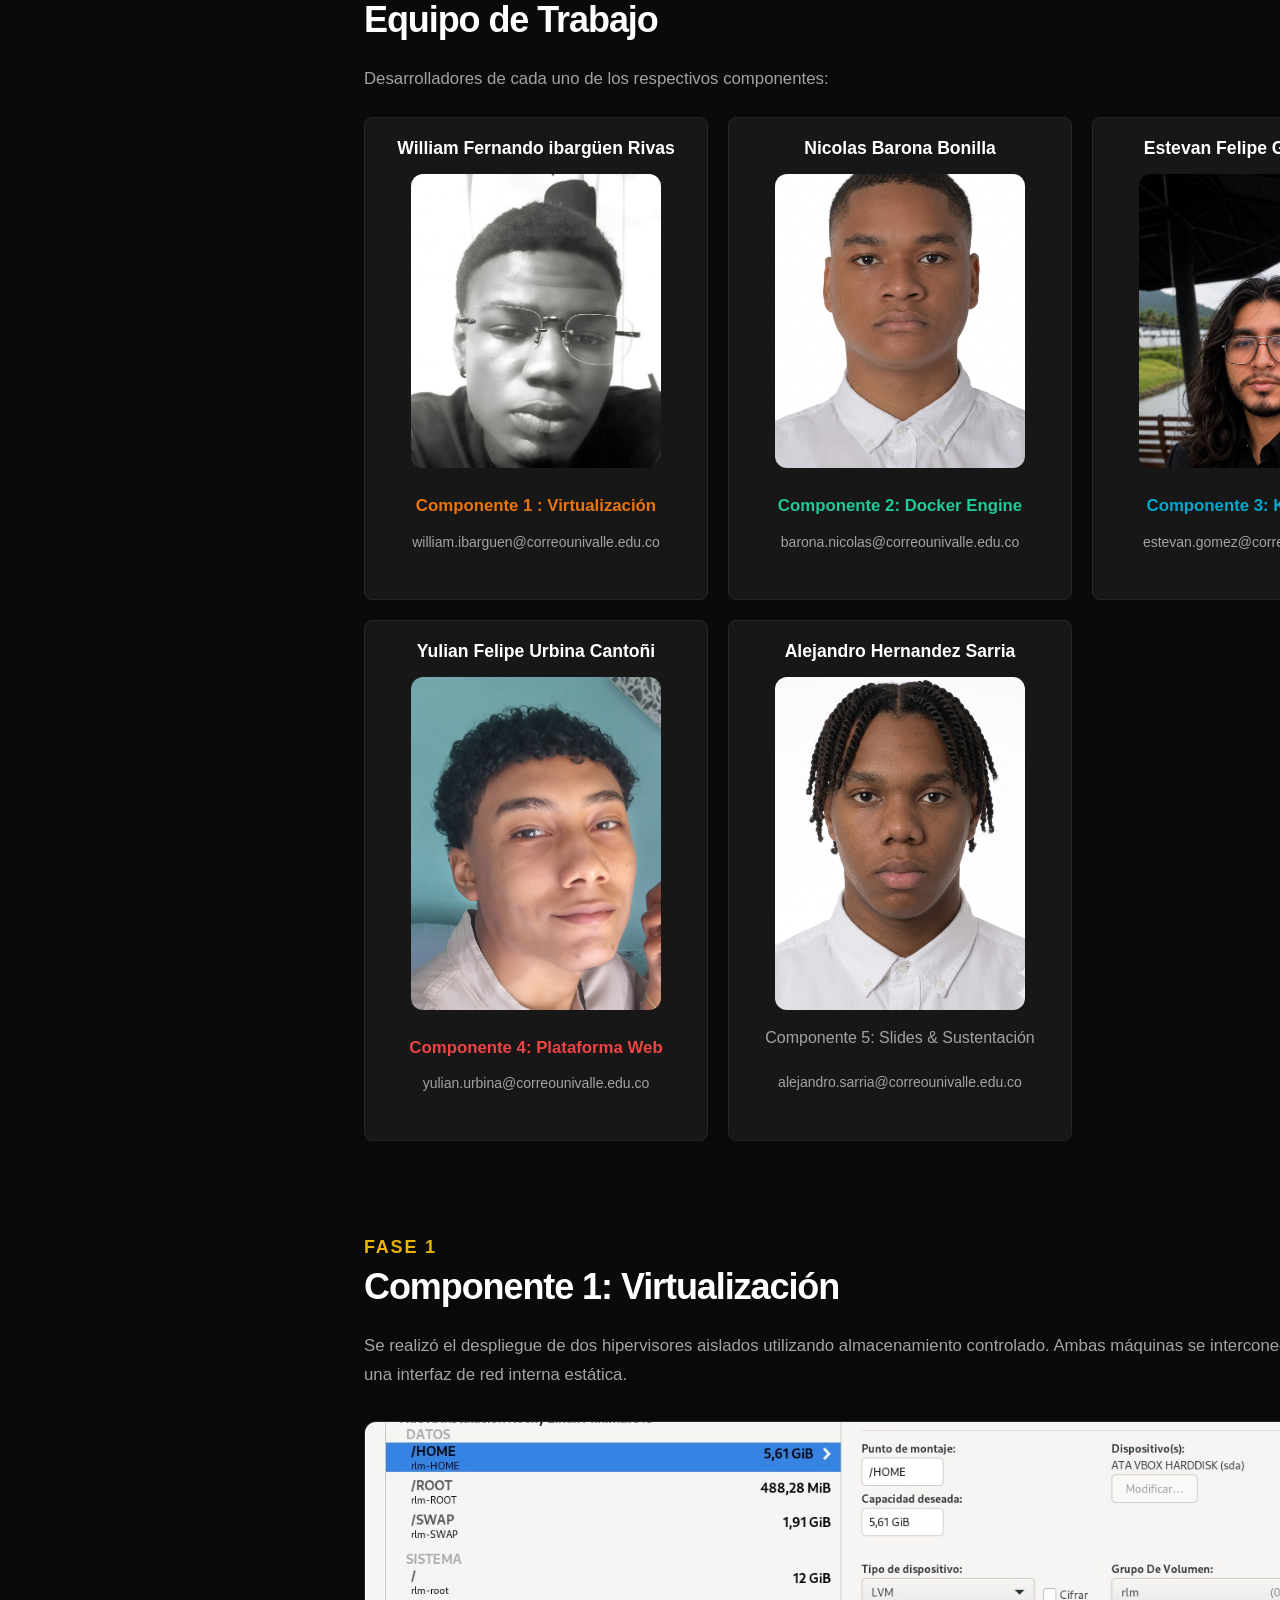
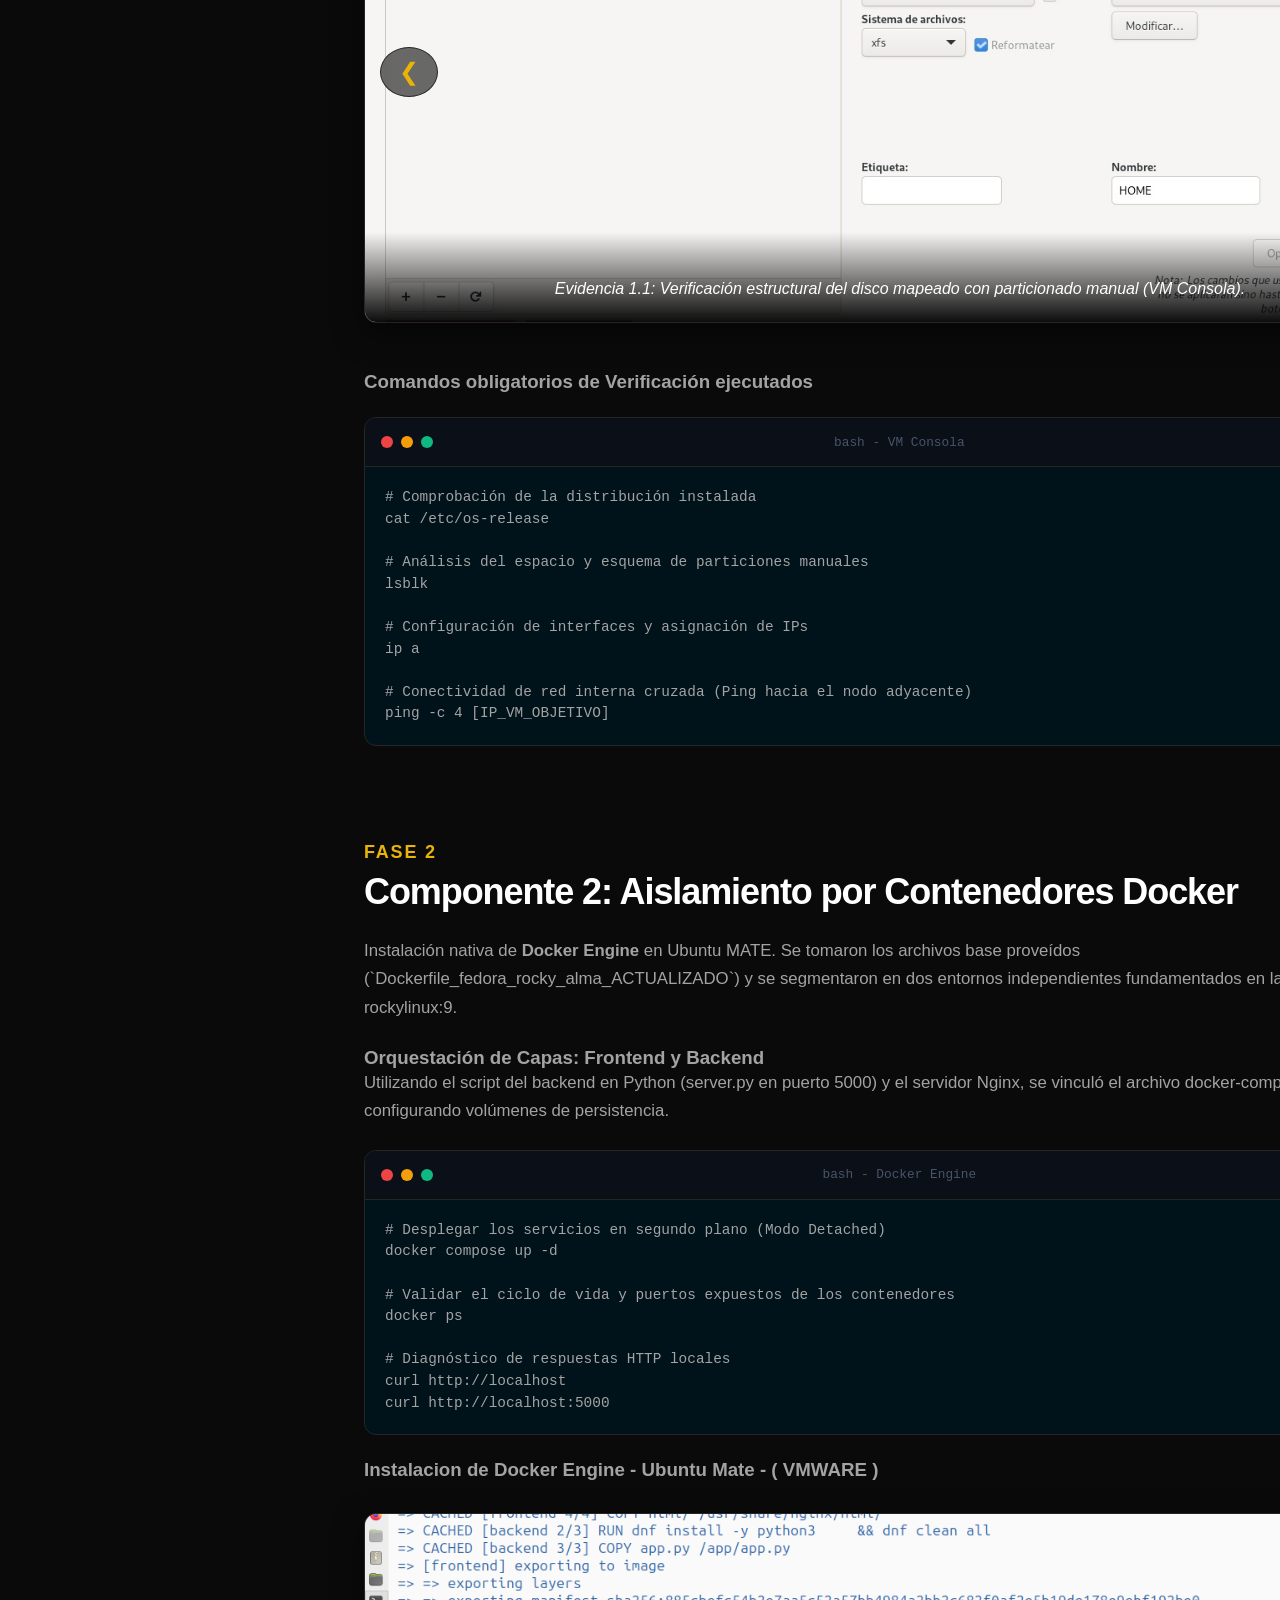
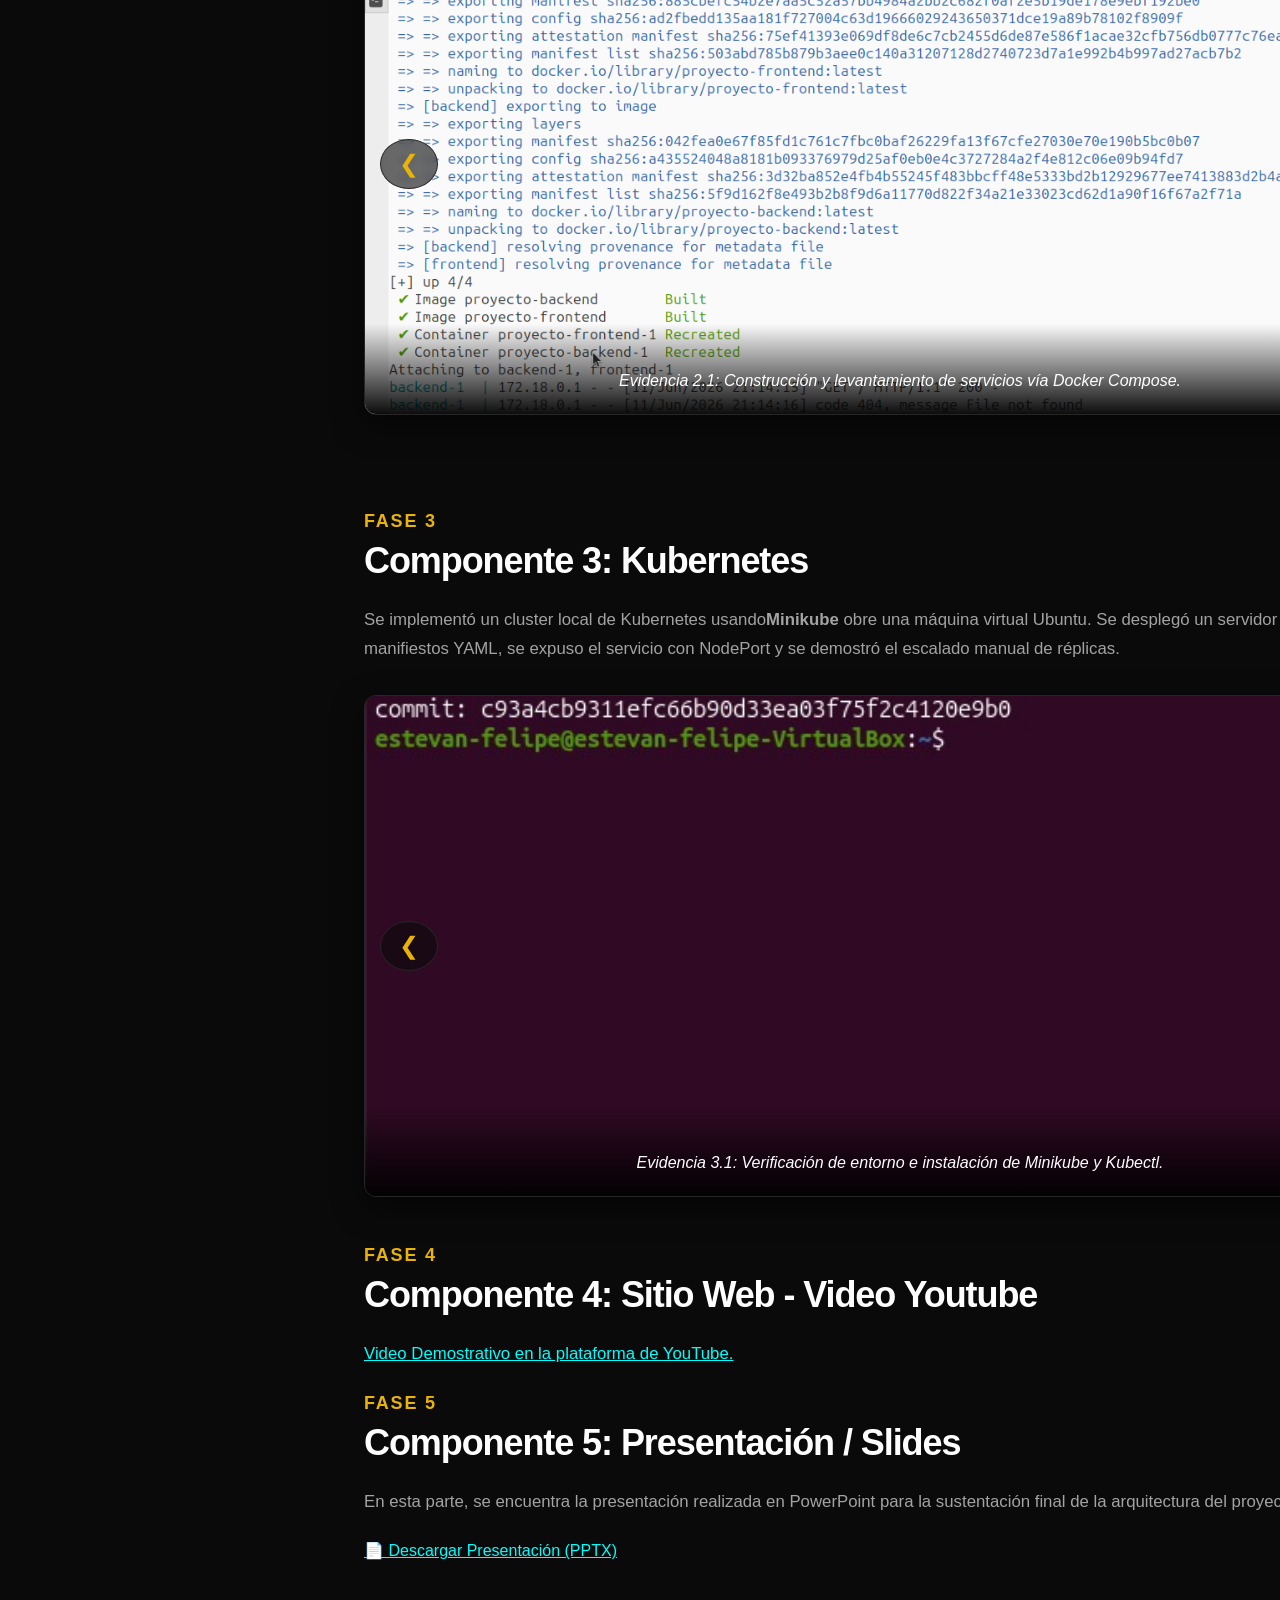
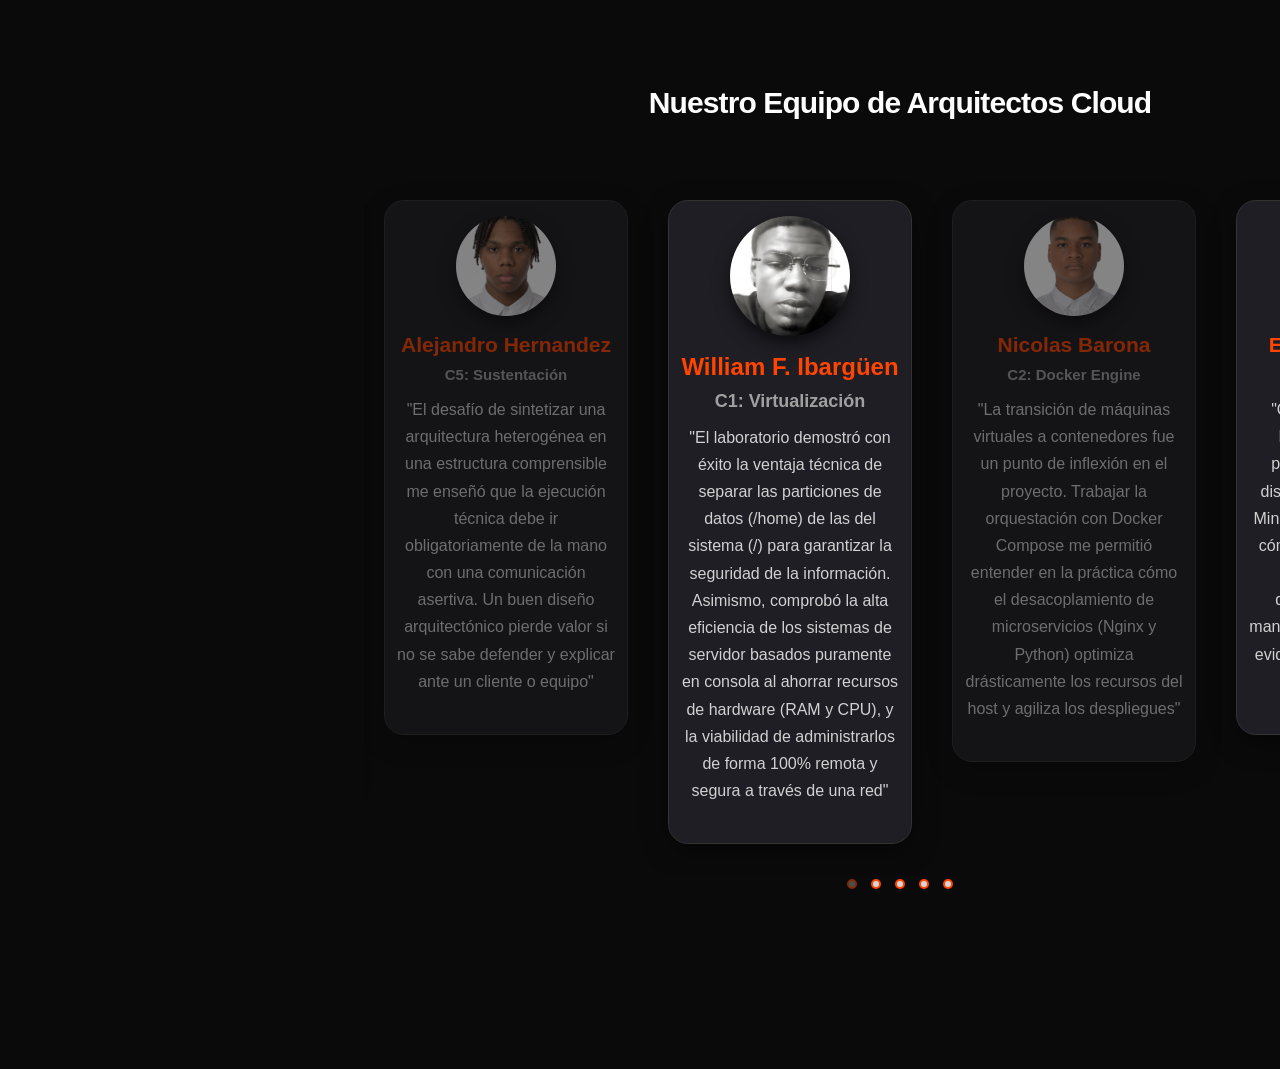
==== commit 32ec2e4f: "Update index.html" ====
--- a/index.html
+++ b/index.html
@@ -40,7 +40,7 @@
         
        <section id="home">
             <span class="section-tag">Infraestructura</span>
-            <h2>Arquitecto Cloud: Entrega Parcial</h2>
+            <h2>Arquitecto Cloud: Entrega Final</h2>
             <p>Este espacio contiene la documentación de ingeniería y las evidencias técnicas del diseño desplegado por el <strong>Grupo 2</strong>. El proyecto integra virtualización heterogénea en Linux y el desacoplamiento de capas de servicios mediante contenedores auto-gestionados.</p>
 
             <div class="ladearriba">
@@ -64,7 +64,7 @@
 
             <div style="background-color: rgba(52, 211, 153, 0.05); border: 1px solid rgba(52, 211, 153, 0.2); border-radius: 0.75rem; padding: 1.5rem; margin: 2rem 0;">
                 <h3 style="color: var(--accent-green); margin-top: 0; font-size: 1.1rem; display: flex; align-items: center; gap: 0.5rem;">
-                    ✅ Lista de Cumplimiento — Entrega 1
+                    ✅ Lista de Cumplimiento 
                 </h3>
                 <ul style="list-style: none; margin-top: 1rem; display: grid; gap: 0.75rem; font-size: 0.95rem;">
                     
@@ -81,11 +81,11 @@
                     </li>
 
                     <li style="display: flex; align-items: center; gap: 0.5rem; color: #e2e8f0;">
-                        <span style="color: var(--accent-green);">✔</span> <strong>Sitio Web:</strong> Despliegue público indexando de manera interactiva los Componentes 1 y 2.
+                        <span style="color: var(--accent-green);">✔</span> <strong>Sitio Web:</strong> Despliegue público indexando de manera interactiva todos los Componentes
                     </li>
 
                     <li style="display: flex; align-items: center; gap: 0.5rem; color: #e2e8f0;">
-                        <span style="color: var(--accent-green);">✔</span> <strong>Video Demostrativo:</strong> Sustentación subida a YouTube evidenciando los sistemas operando en tiempo real.
+                        <span style="color: var(--accent-green);">✔</span> <strong>Video Demostrativo:</strong> Video demostrativo de la pagina Web en Youtube
                     </li>
 
                      <li style="display: flex; align-items: center; gap: 0.5rem; color: #e2e8f0;">
@@ -153,7 +153,7 @@
            <div class="grid-container">
         <div class="card">
             <h3>William Fernando ibargüen Rivas</h3>
-            <img class="imgtodos" src="/imagenes/william.jpeg" alt="William">
+            <img class="imgtodos" src="./imagenes/william.jpeg" alt="William">
             <p class="role" style="color: var(--text-W);">Componente 1 : Virtualización</p>
             <p class="correo">william.ibarguen@correounivalle.edu.co</p>
         </div>
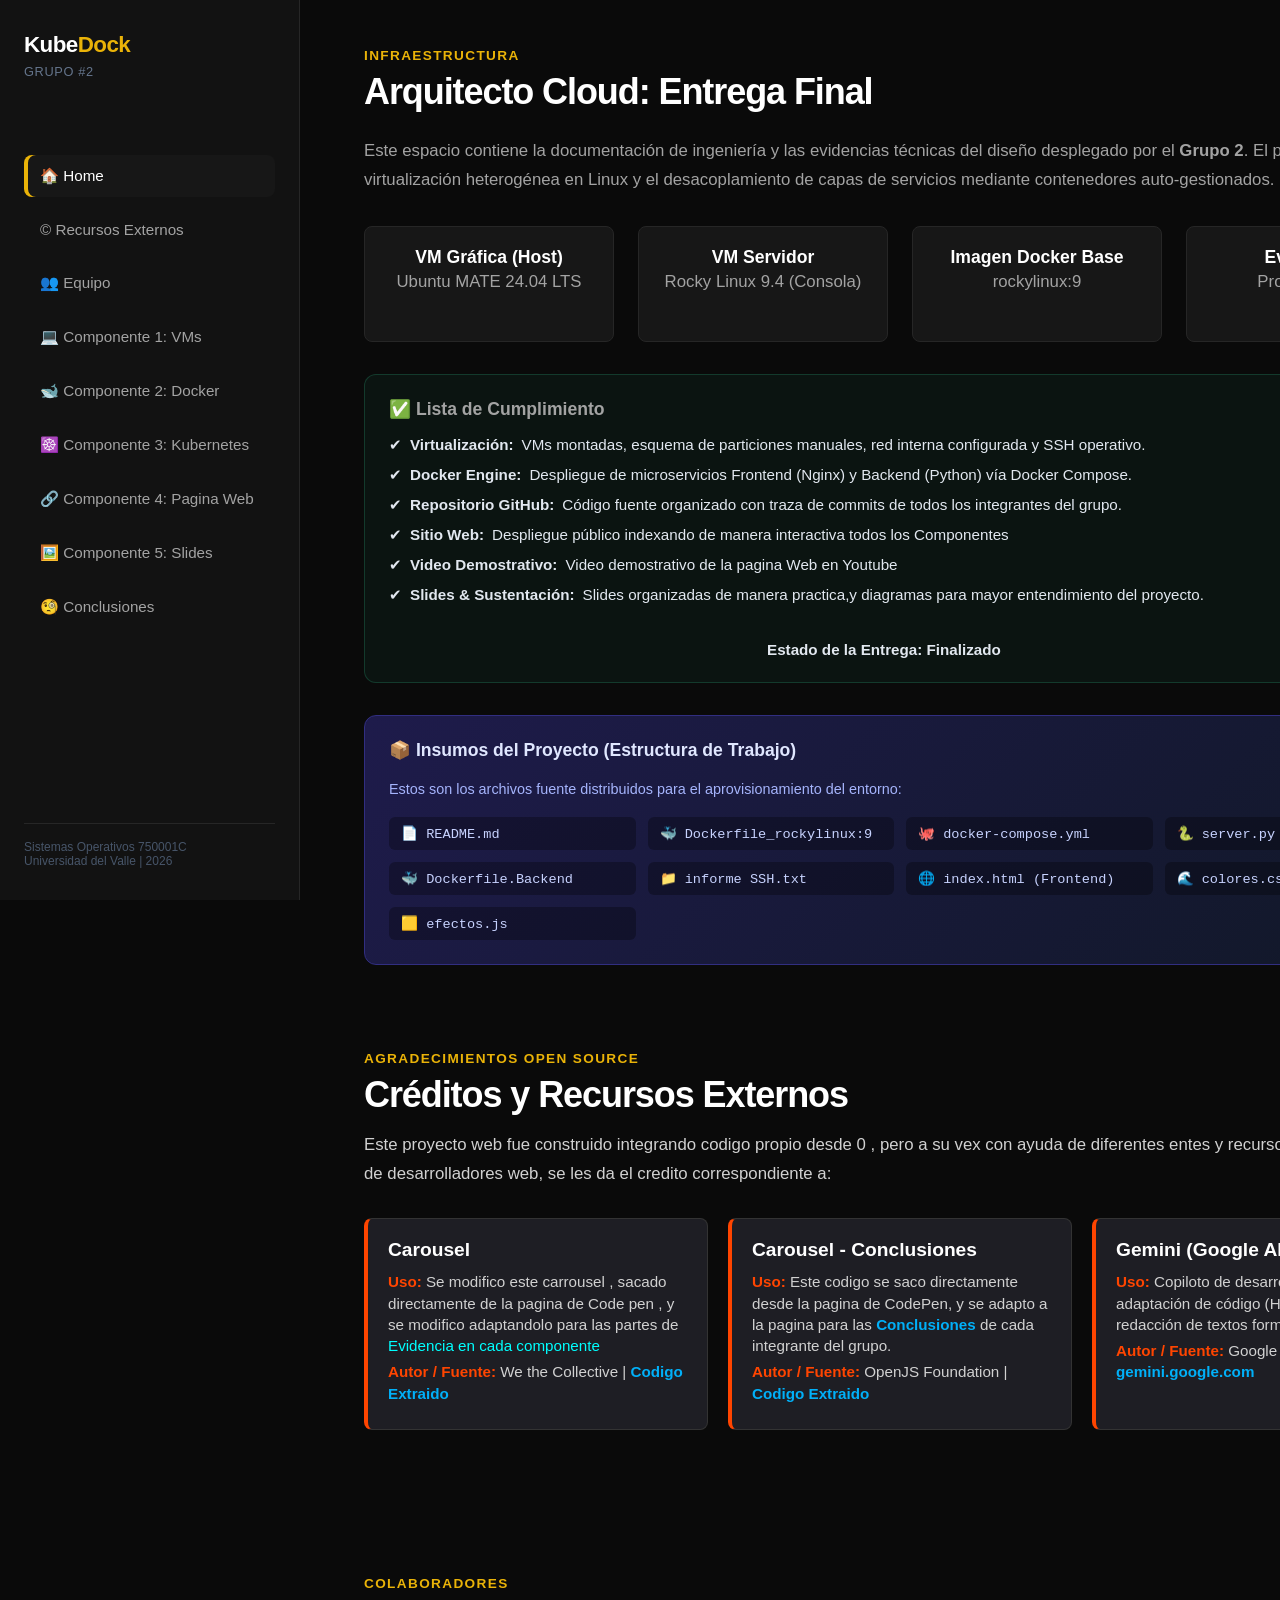
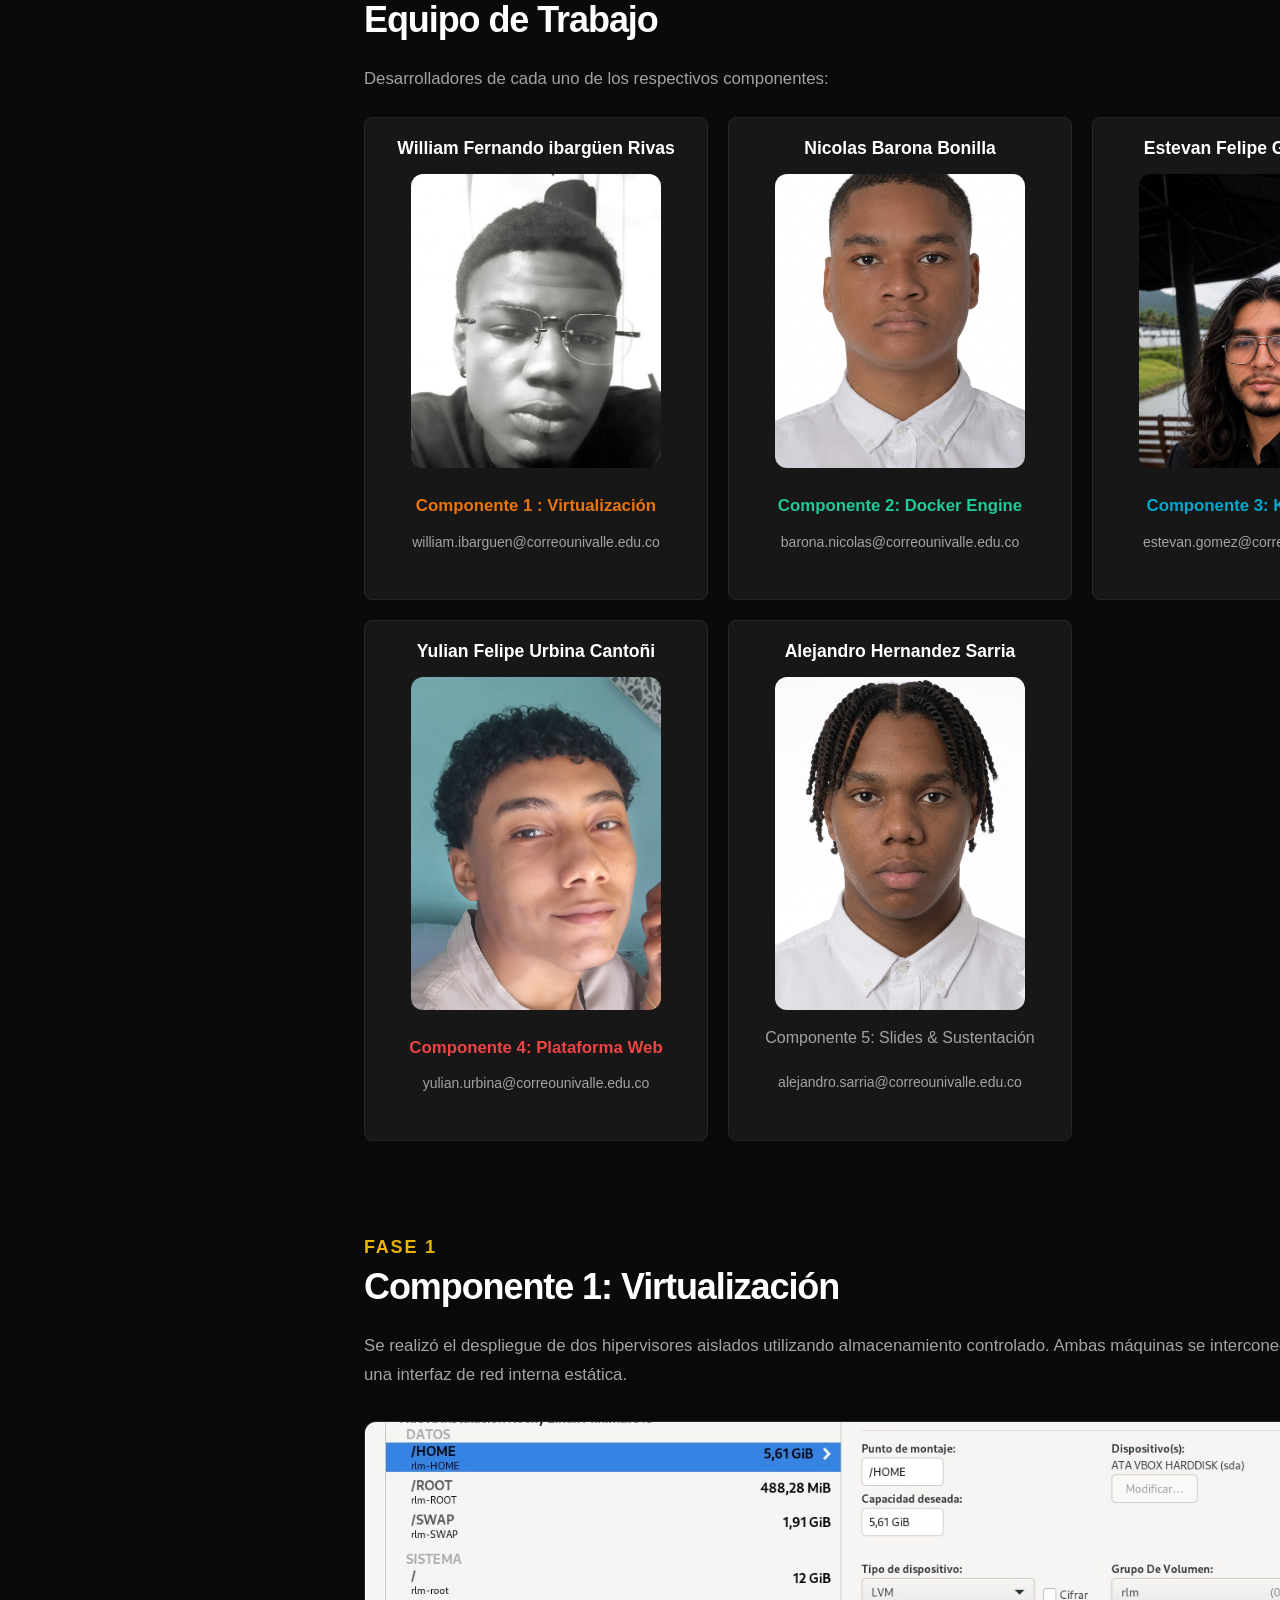
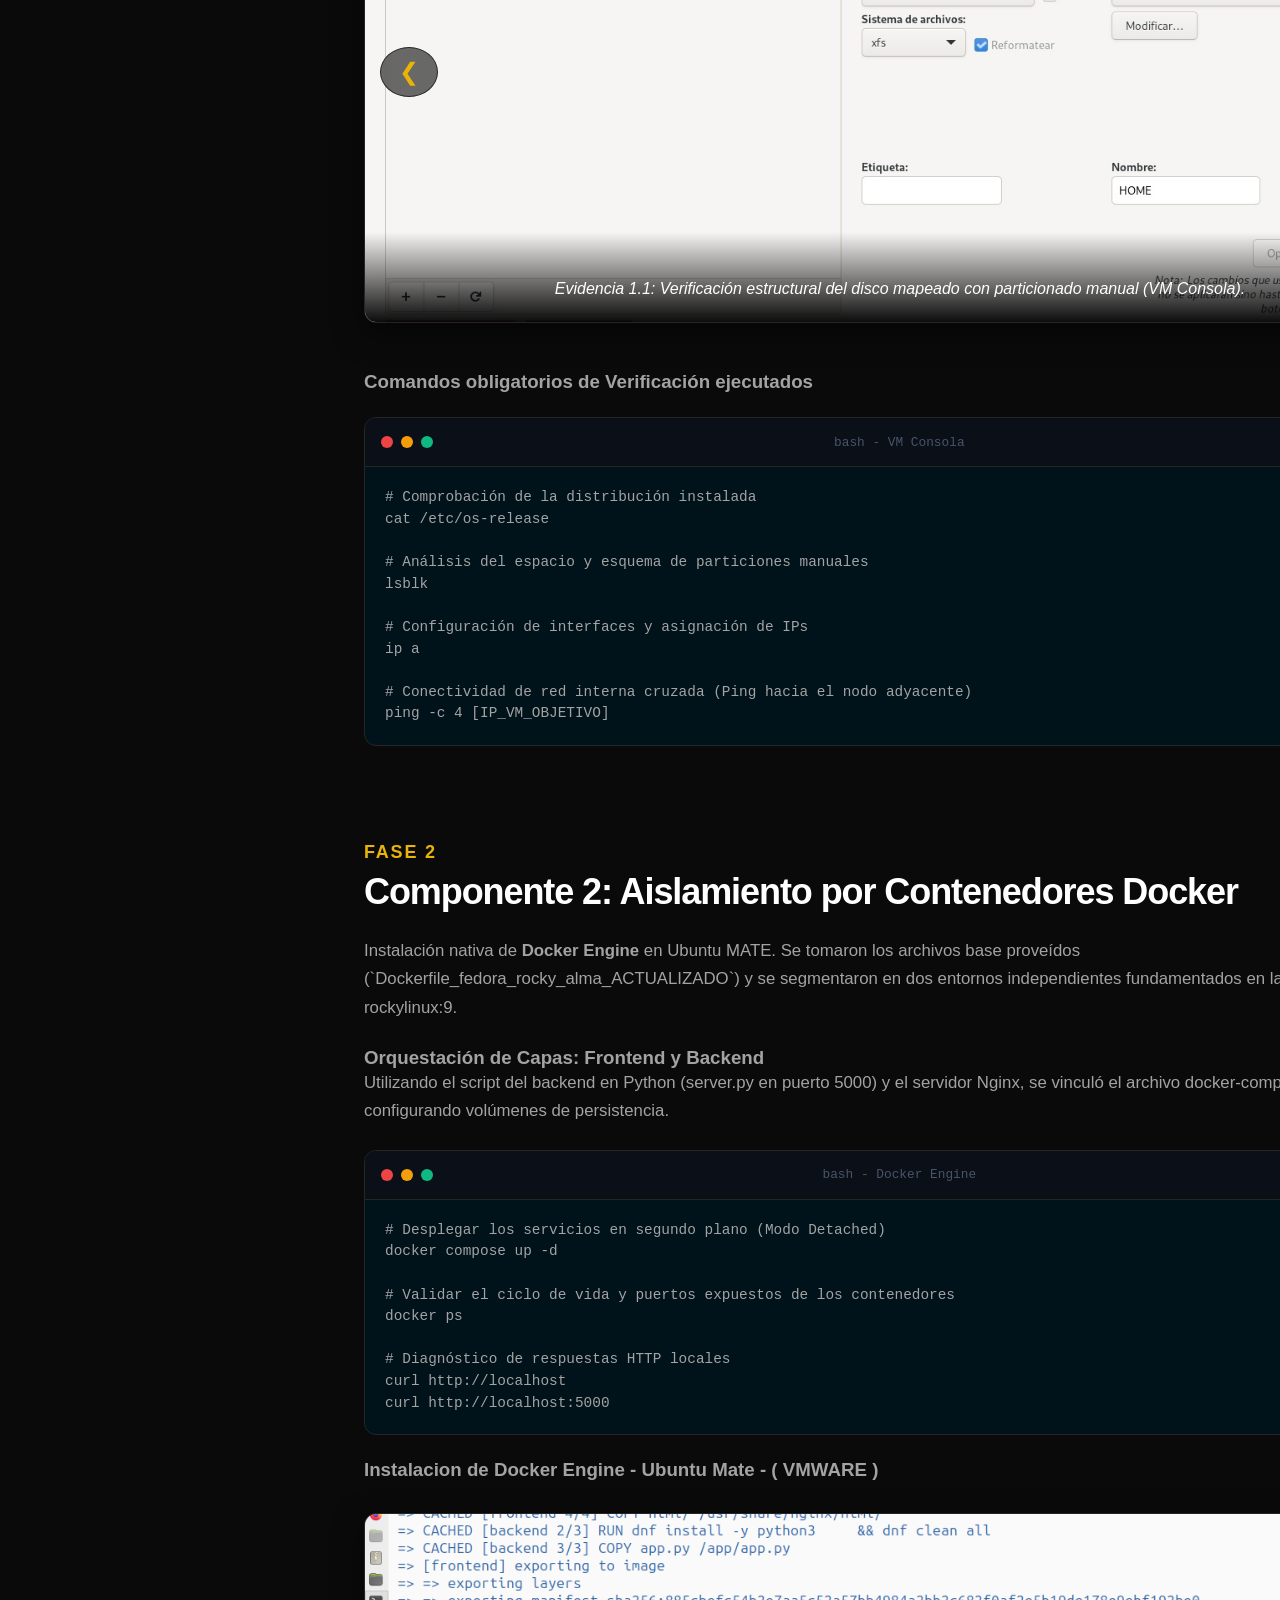
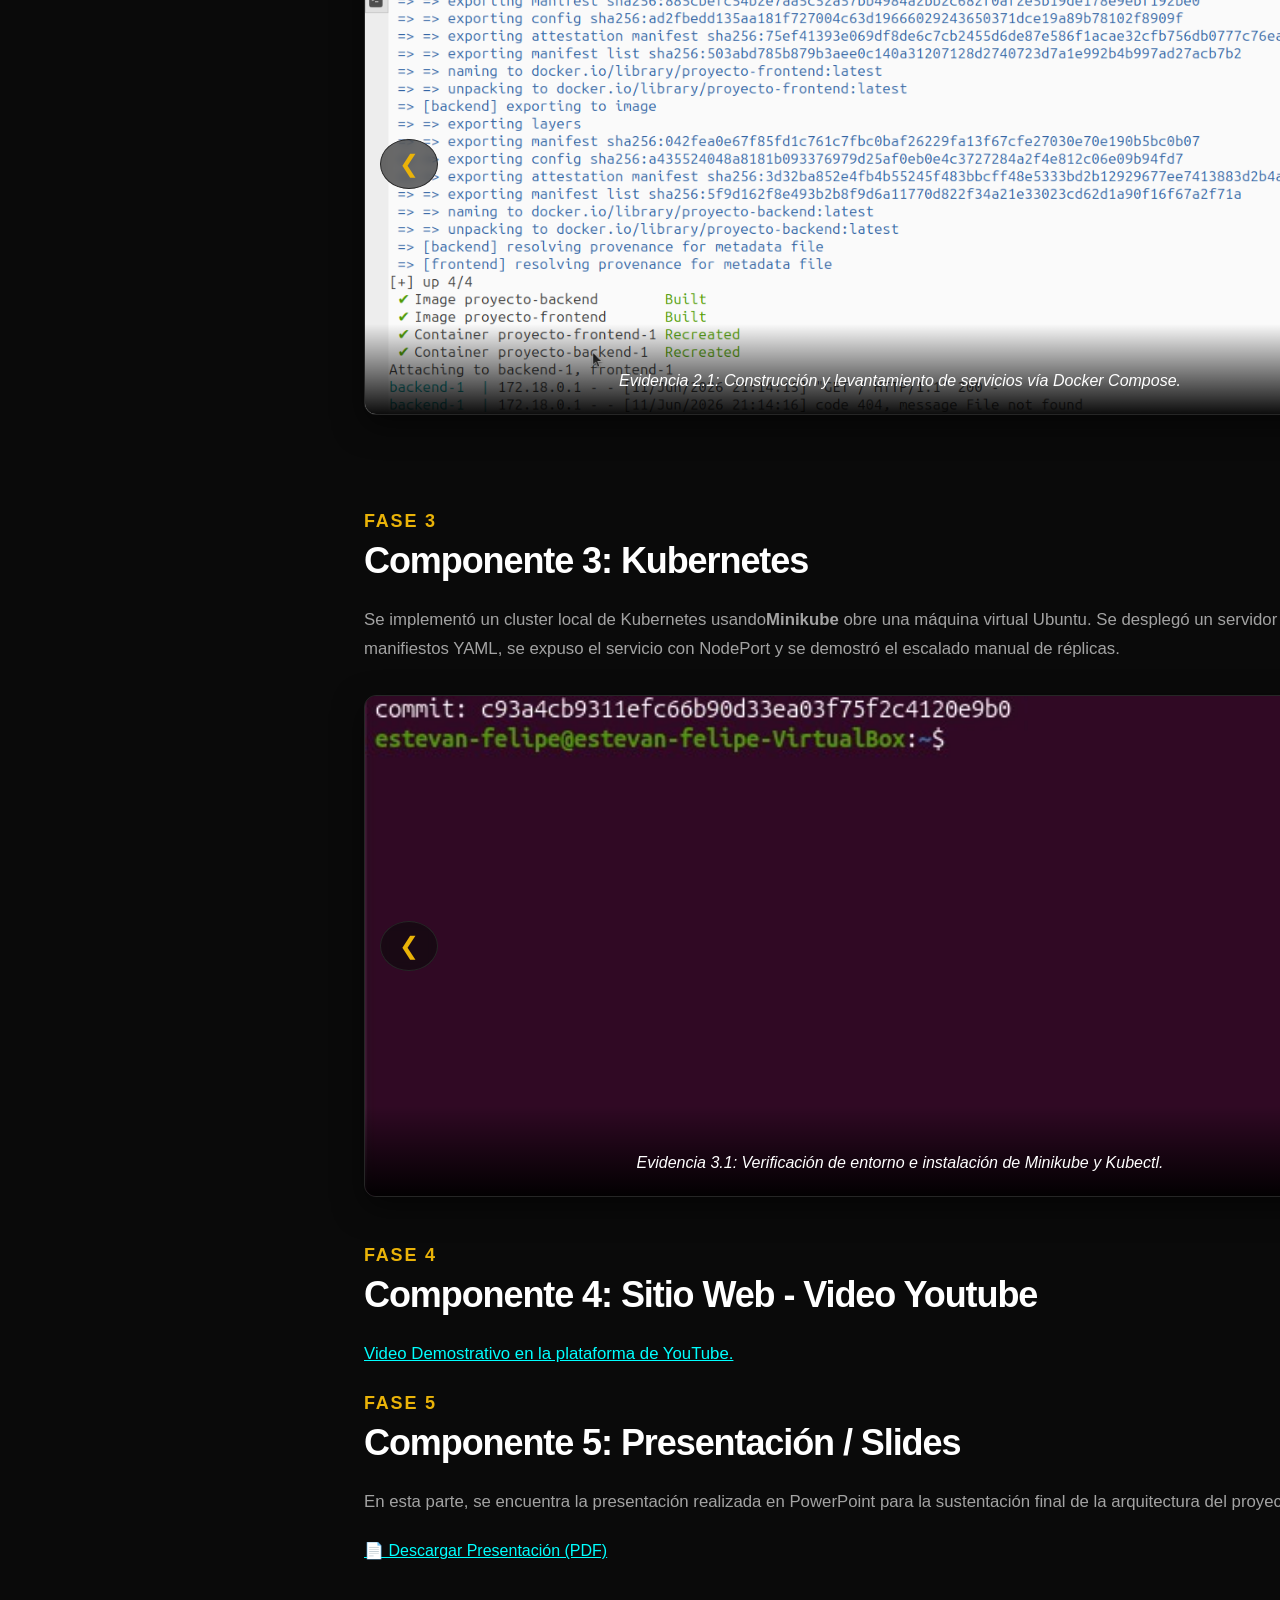
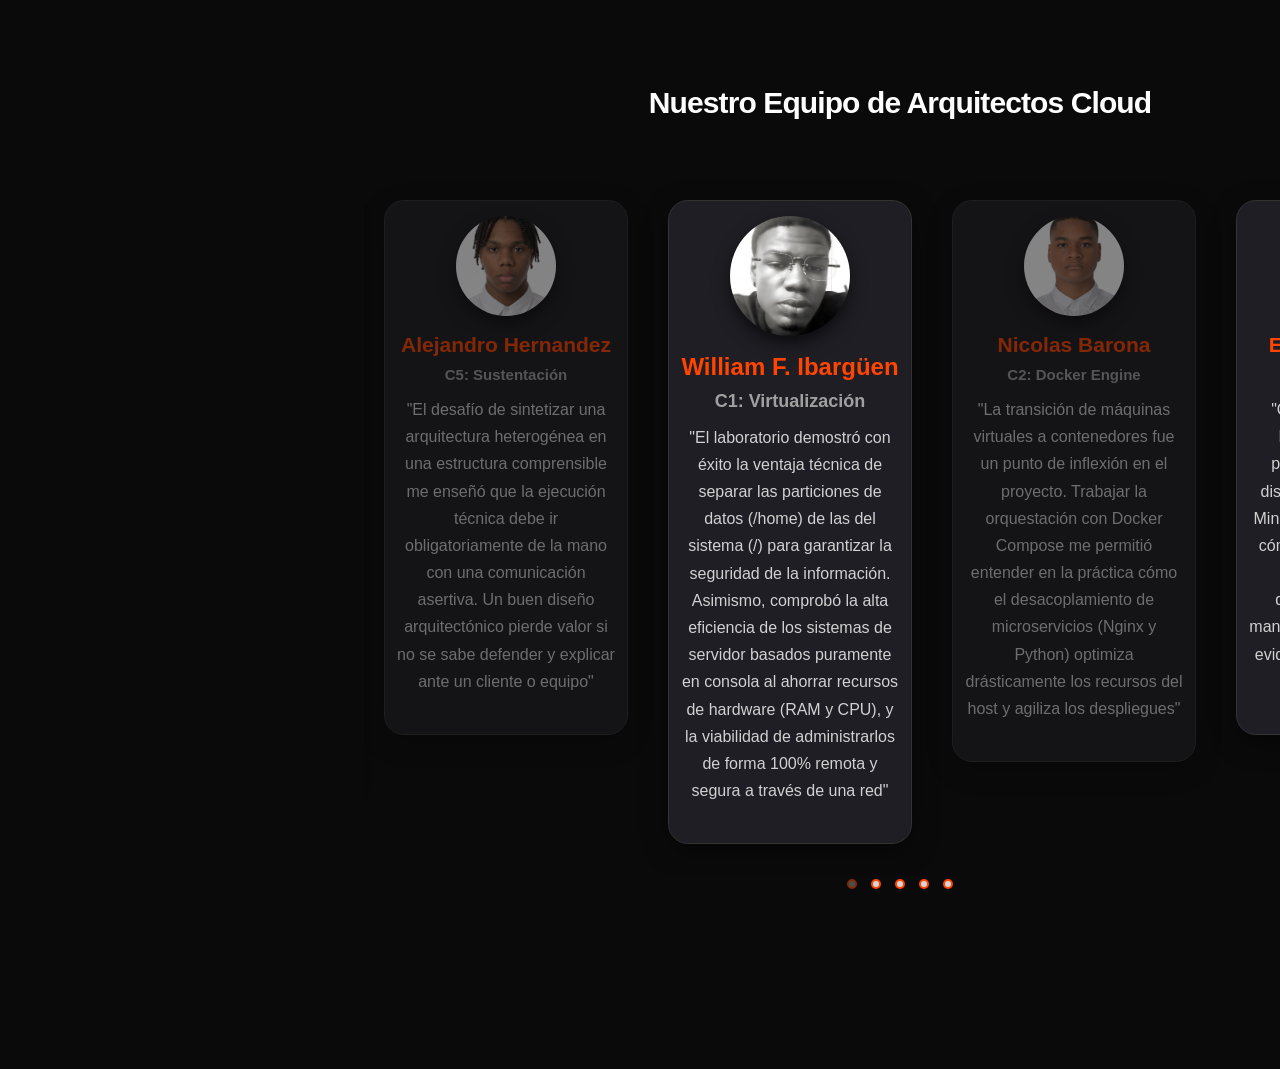
==== commit 2b763816: "Update index.html" ====
--- a/index.html
+++ b/index.html
@@ -364,8 +364,8 @@
     <p>En esta parte, se encuentra la presentación realizada en PowerPoint para la sustentación final de la arquitectura del proyecto.</p>
     
     <div style="margin-top: 25px;">
-        <a style="color: aqua;" href="ruta/a/tu/archivo.pptx" download="Presentacion_KubeDock_Grupo2.pptx" class="btn-descarga">
-            📄 Descargar Presentación (PPTX)
+        <a style="color: aqua;" href="./Proyecto-Final-Arquitecto-Cloud.pdf" download="Proyecto-Final-Arquitecto-Cloud.pdf" class="btn-descarga">
+            📄 Descargar Presentación (PDF)
         </a>
     </div>
 </section>
